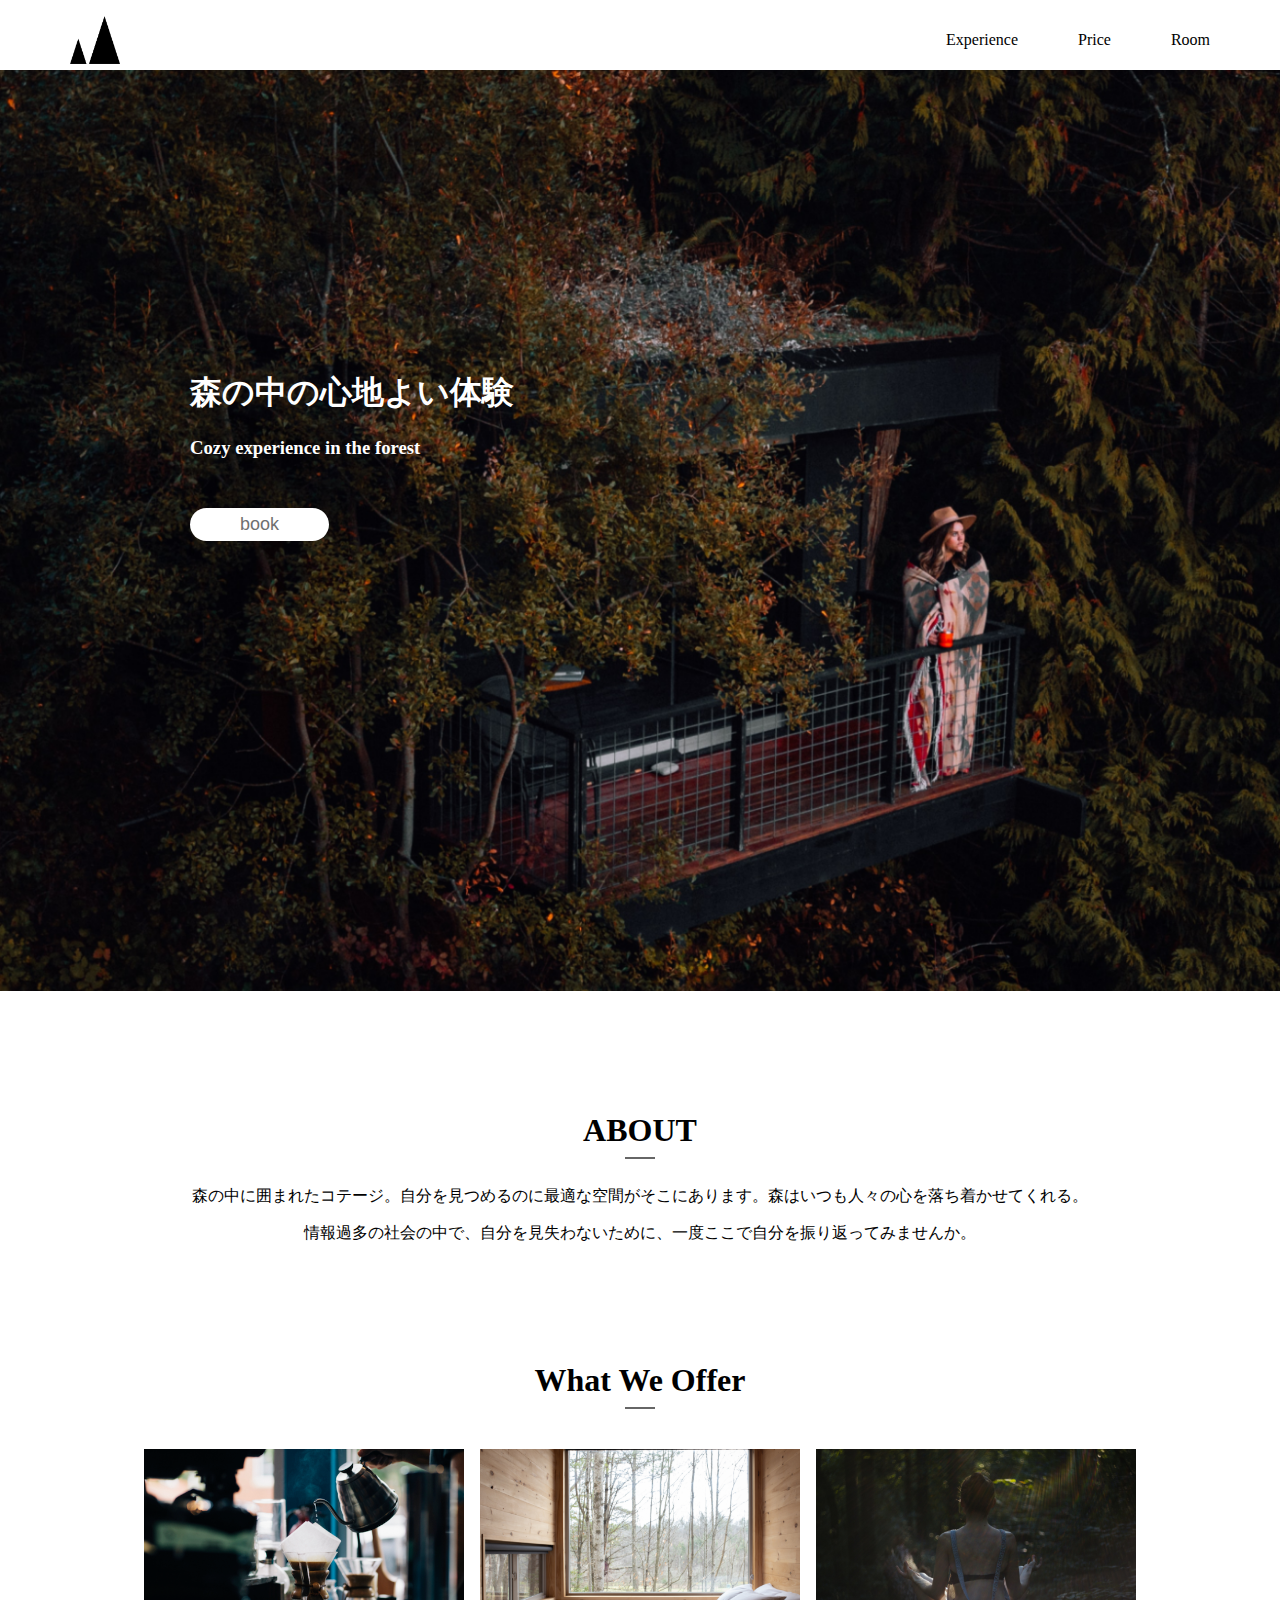
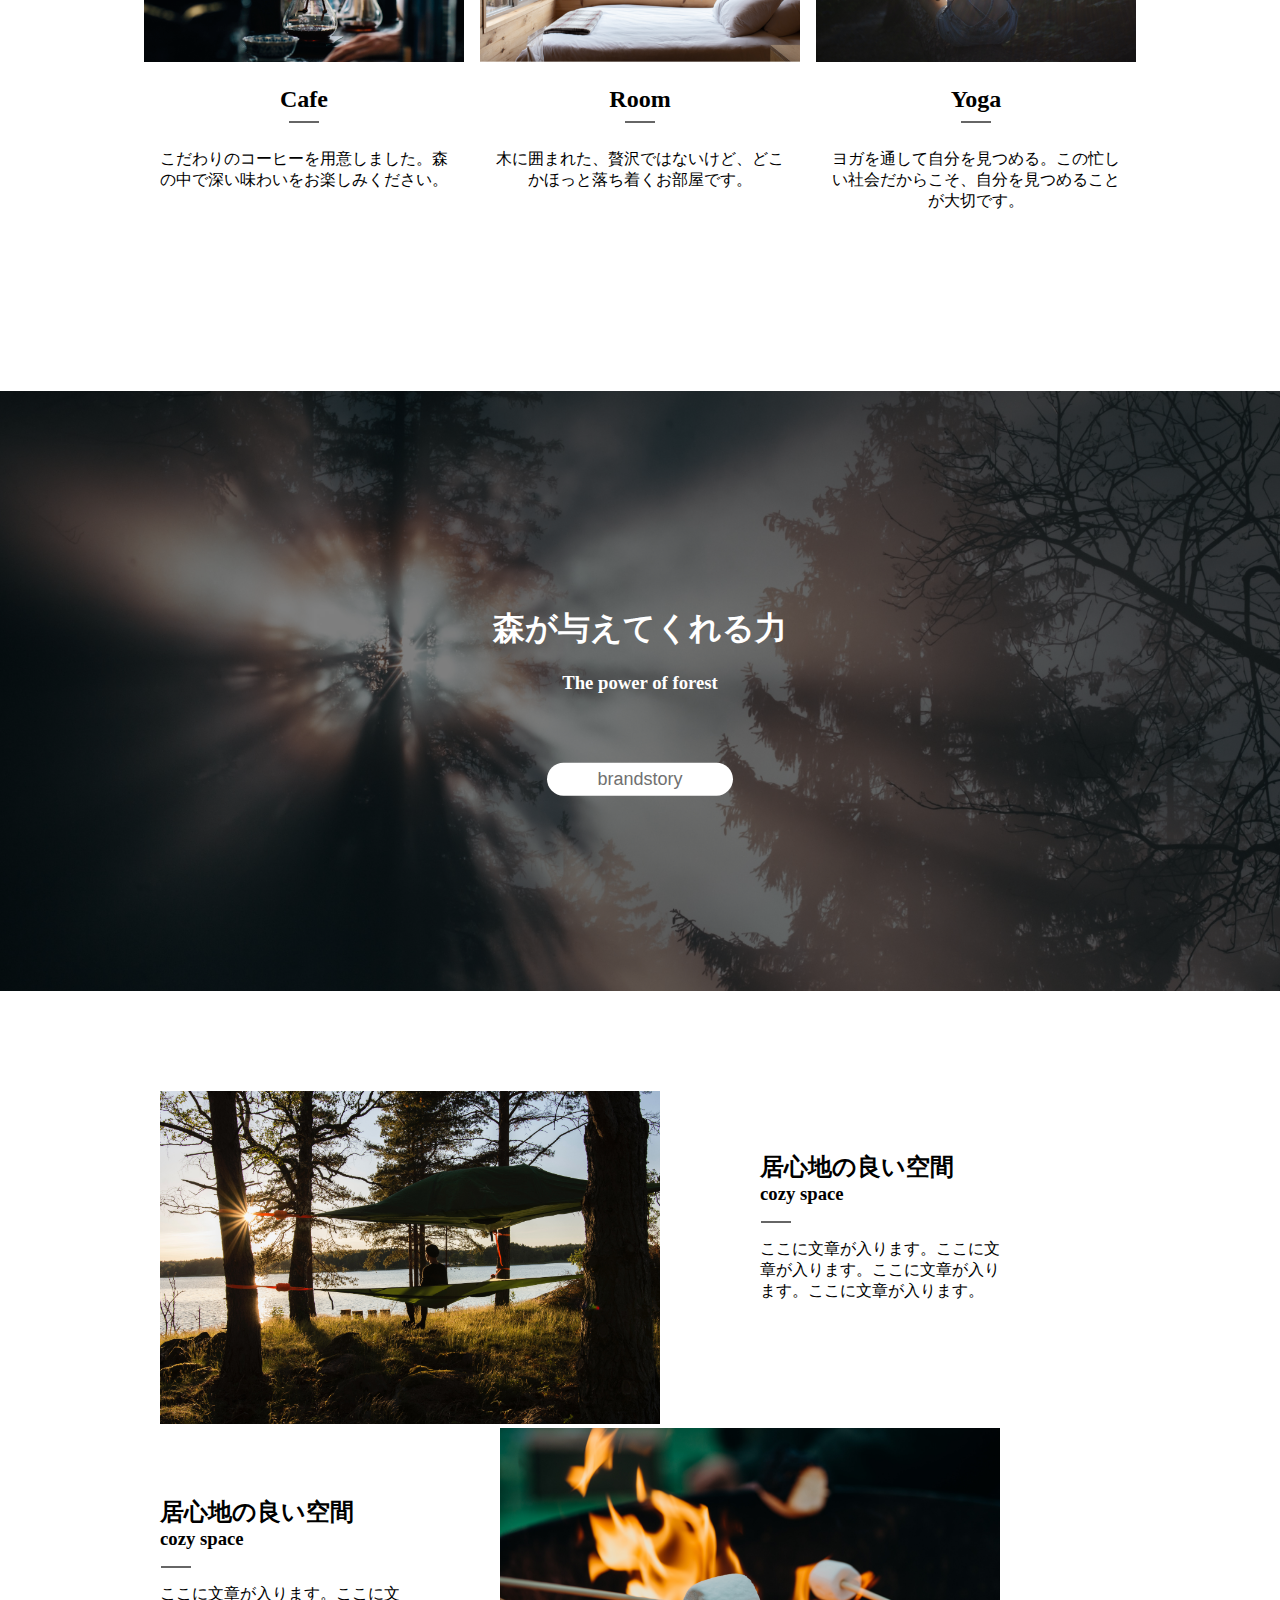
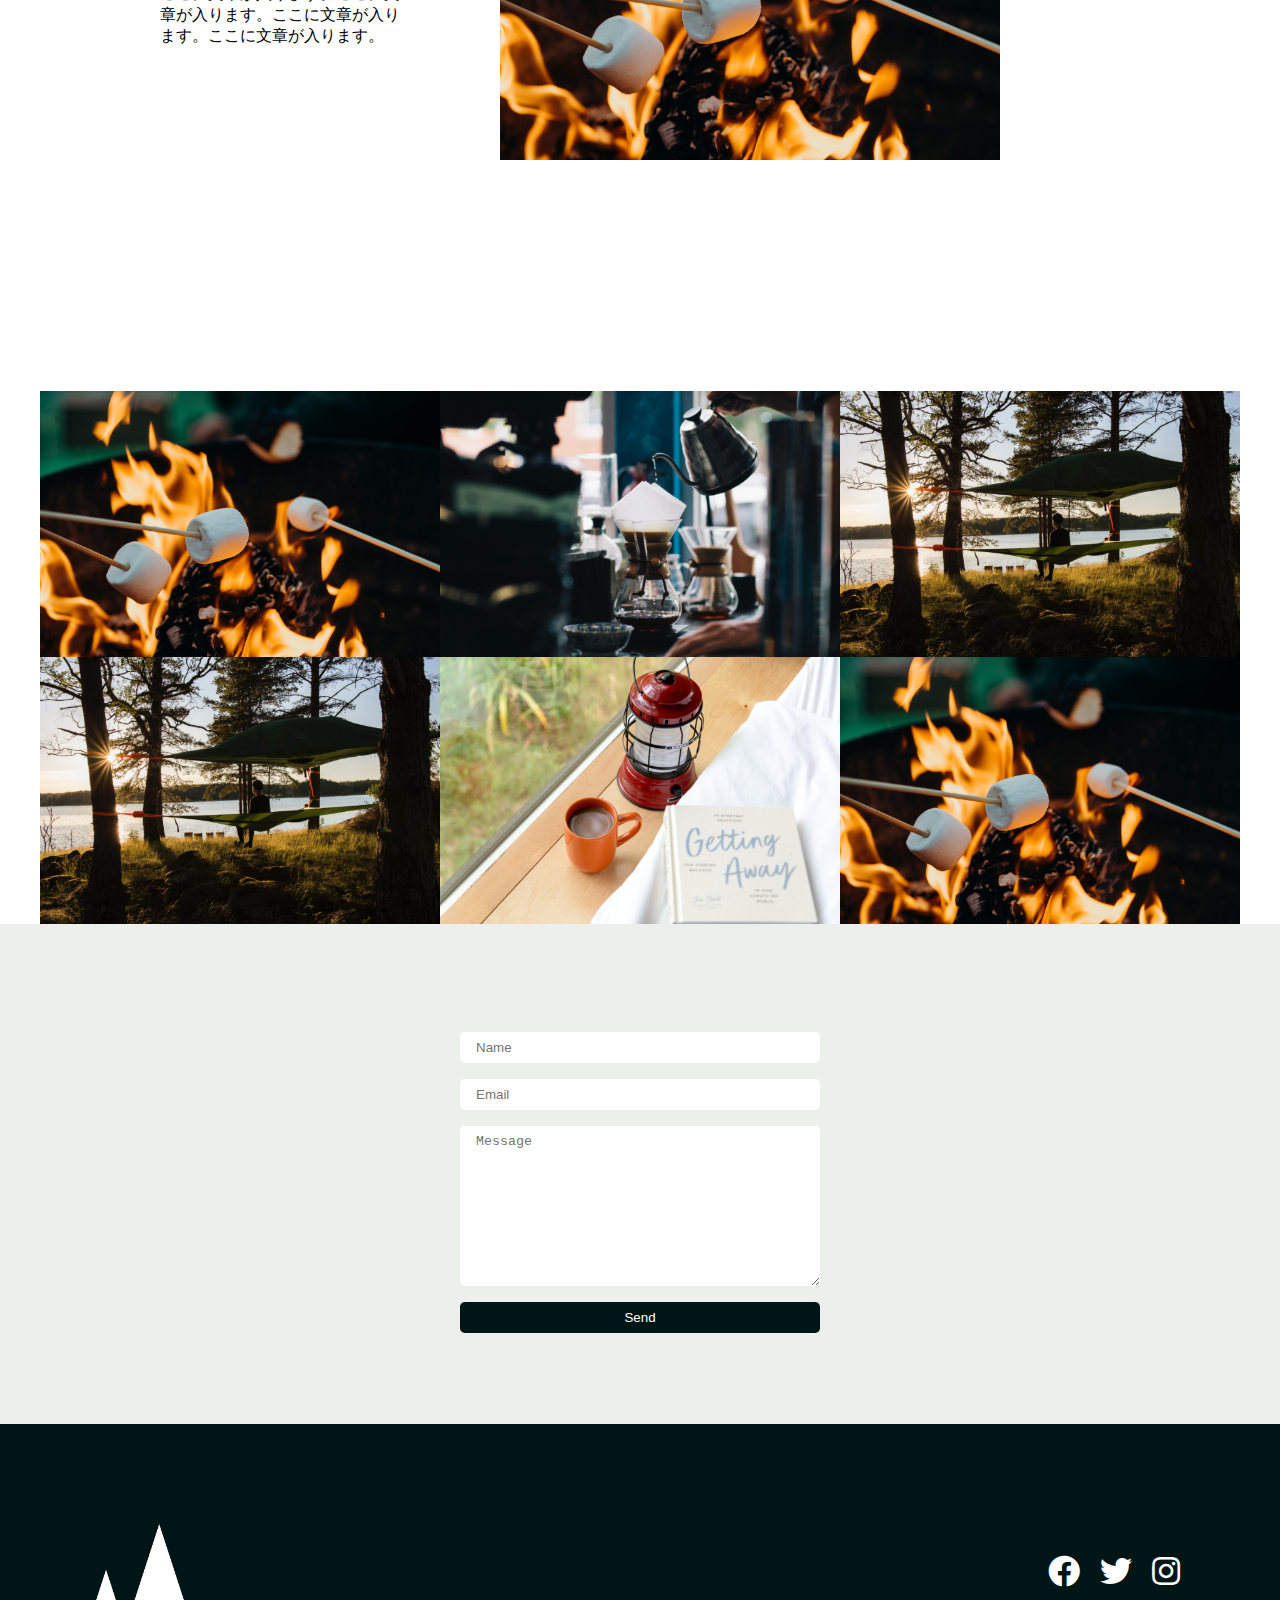
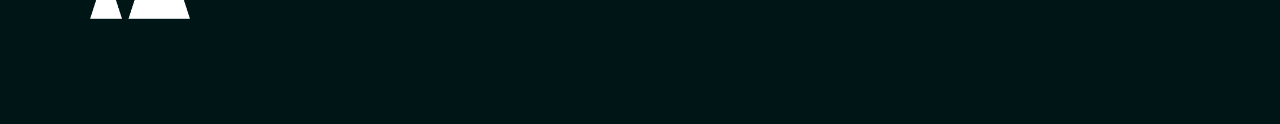
==== docs/index.html @ 9706ad98 "Add files via upload" ====
<!DOCTYPE html>
<html>
<head>
  <meta name="viewport" content="width=device-width, initial-scale=1.0">
  <title>森の中の体験</title>
  <meta charset="UTF-8">
  <link href="https://use.fontawesome.com/releases/v5.6.1/css/all.css" rel="stylesheet">
  <link rel="stylesheet" href="stylesheet.css">
  <link rel="stylesheet" href="responsive.css">
</head>
<body>


  <header>
    <div class="container">
      <div class="header-left">
        <a href="./forest.html">
          <img src="./photos/forest-black.png">
        </a>
      </div>

      <span class="fas fa-bars menu-icon"></span>

      <div class="header-right">
        <ul>
          <a href="./about.html"><li>Experience</li></a>
          <a href="./about.html"><li>Price</li></a>
          <a href="./about.html"><li>Room</li></a>
        </ul>
      </div>
    </div>
  </header>

  <div class="top-wrapper">
    <div class="container">
      <div class="main-title">
        <h1>森の中の心地よい体験</h1>
        <h3>Cozy experience in the forest</h3>
        <a href="./about.html" class="main-btn">book</a>
      </div>
    </div>
  </div>

  <div class="contents-wrapper">
    <div class="container">
      <h1>ABOUT</h1>
      <p>森の中に囲まれたコテージ。自分を見つめるのに最適な空間がそこにあります。森はいつも人々の心を落ち着かせてくれる。</p>
      <p>情報過多の社会の中で、自分を見失わないために、一度ここで自分を振り返ってみませんか。</p>
    </div>
  </div>

  <div class="offer-wrapper">
    <div class= "container">
    <h1>What We Offer</h1>
    <div class="offers">
      <div class="offer">
        <img src="./photos/cafe.png">
        <h2>Cafe</h2>
        <p>こだわりのコーヒーを用意しました。森の中で深い味わいをお楽しみください。</p>
      </div>
      <div class="offer">
        <img src="./photos/cozyroom.png">
        <h2>Room</h2>
        <p>木に囲まれた、贅沢ではないけど、どこかほっと落ち着くお部屋です。</p>
      </div>
      <div class="offer">
        <img src="./photos/yoga.png">
        <h2>Yoga</h2>
        <p>ヨガを通して自分を見つめる。この忙しい社会だからこそ、自分を見つめることが大切です。</p>
      </div>
    </div>
    </div>
  </div>

  <div class="brandstory-wrapper">
    <div class="container">
      <div class="black">
      <h1>森が与えてくれる力</h1>
      <h3>The power of forest</h3>
      <a href="./about.html" class="brandstory-btn">brandstory</a>
      </div>
    </div>
  </div>

  <div class="cozyspace2-wrapper">
    <div class="container">
      <div class="box">
        <div class="cozyspace1-img order1">
          <img src="./photos/cozyspace.png">
        </div>
        <div class="cozyspace1-message order2">
          <h2>居心地の良い空間</h2>
          <h3>cozy space</h3>
          <p>ここに文章が入ります。ここに文章が入ります。ここに文章が入ります。ここに文章が入ります。</p>
        </div>
        <div class="cozyspace2-message order4">
          <h2>居心地の良い空間</h2>
          <h3>cozy space</h3>
          <p>ここに文章が入ります。ここに文章が入ります。ここに文章が入ります。ここに文章が入ります。</p>
        </div>
        <div class="cozyspace2-img order3">
          <img src="./photos/cozyspace2.png">
        </div>
      </div>
   </div>
  </div>

 <div class="garally-wrapper">
   <div class="container">
     <div class="garally-container">
       <img src="./photos/garally1.png">
       <img src="./photos/garally2.png">
       <img src="./photos/garally3.png">
       <img src="./photos/garally4.png">
       <img src="./photos/garally5.png">
       <img src="./photos/garally6.png">
     </div>
   </div>
 </div>

 <div class="mail-wrapper">
   <div class="container">
     <div class="form-area"></div>
     <form action="">
       <input type="text" placeholder="Name" name="name" required>
       <input type="email" placeholder="Email" name="email" required>
       <textarea placeholder="Message" name="message" required></textarea>
      　<input type="submit" value="Send">
      </form>
     </div>
   </div>
 </div>

 <footer>
   <div class="container">
     <div class="footer-left">
       <a href="./forest.html">
         <img src="./photos/forest-white.png">
       </a>
     </div>
     <div class="footer-right">
       <ul class="sns-list">
       <li>
         <a href="#" class="sns facebook">
           <i class="fab fa-facebook fa-2x"></i>
         </a>
       </li>
       <li>
         <a href="#" class="sns twitter">
           <i class="fab fa-twitter fa-2x"></i>
         </a>
       </li>
       <li>
         <a href="#" class="sns instagram">
           <i class="fab fa-instagram fa-2x"></i>
         </a>
       </li>
      </ul>
     </div>
   </div>
 </footer>






</body>
</html>
---- docs/stylesheet.css ----
* {
  box-sizing: border-box;
}

body {
   margin: 0;
   padding: 0;
}

.container {
  max-width:1200px;
  width: 100%;
  margin: 0 auto;
  }



/* main  */
.top-wrapper{
  background-image: url("./photos/main.png");
  background-size: cover;
  padding:350px 0px 450px 0;
  background-position: right 60% bottom 0%;
  position: relative;
  color: white;
}

.top-wrapper::before{
  background-color: rgba(0,0,0,0);
  content: '';
  position: absolute;
  top: 0;
  right: 0;
  left: 0;
  bottom: 0;
}

.main-title{
  padding-left: 150px;
}

.main-title a{
  margin-top:30px;
}

.main-btn {
	background-color:#ffffff;
	border-radius:21px;
	display:inline-block;
	cursor:pointer;
	color:#707070;
	font-family:Arial;
	font-size:18px;
	padding:6px 50px;
	text-decoration:none;
}
.main-btn:hover {
	background-color:#ededed
  transition:0.5s;
  cursor: pointer;
}

.main-btn:active {
	position:relative;
	top:1px;
}

/* header  */
header{
  height:70px;
  background-color:white;
  position: fixed;
  width: 100%;
  z-index:1;
}

.header-left{
  margin: 0 0 30px 30px;
  float:left;
}

.header-left img{
  width:50px;
}

.menu-icon{
  float: right;
  font-size: 25px;
  padding: 21px 0;
  margin-right:30px;
  display:none;
}

.header-right ul{
  display: flex;
  justify-content: flex-end;
  align-items: center;
}

.header-right li{
  list-style:none;
  float:left;
  display: inline;
  padding:0 30px;
  margin-top:15px;
}

.header-right a{
  color:black;
}

/* ABOUT  */
.contents-wrapper{
  width:100%;
  height:250px;
  margin-top:100px;
  text-align:center;
}

.contents-wrapper h1{
  display: inline-block;
  position: relative;
}

.contents-wrapper h1:before {
  content: '';
  position: absolute;
  left: 50%;
  bottom: -10px; /*下線の上下位置調整*/
  display: inline-block;
  width: 30px; /*下線の幅*/
  height: 2px; /*下線の太さ*/
  -moz-transform: translateX(-50%);
  -webkit-transform: translateX(-50%);
  -ms-transform: translateX(-50%);
  transform: translate(-50%); /*位置調整*/
  background-color: #666666; /*下線の色*/
}

/* What we offer  */
.offer-wrapper{
  height:600px;
  text-align:center;
}

.offer-wrapper h1{
  display: inline-block;
  position: relative;
  margin-bottom: 50px;
}

.offer-wrapper h1:before {
  content: '';
  position: absolute;
  left: 50%;
  bottom: -10px; /*下線の上下位置調整*/
  display: inline-block;
  width: 30px; /*下線の幅*/
  height: 2px; /*下線の太さ*/
  -moz-transform: translateX(-50%);
  -webkit-transform: translateX(-50%);
  -ms-transform: translateX(-50%);
  transform: translate(-50%); /*位置調整*/
  background-color: #666666; /*下線の色*/
}

.offers{
  display: flex;
  flex-direction: row;
  justify-content: center;
}

.offer{
  width:28%;

}
.offer img{
  width:95%;
}

.offer h2{
  display: inline-block;
  position: relative;
}

.offer p{
  padding:0 20px;
}

.offer h2:before {
  content: '';
  position: absolute;
  left: 50%;
  bottom: -10px; /*下線の上下位置調整*/
  display: inline-block;
  width: 30px; /*下線の幅*/
  height: 2px; /*下線の太さ*/
  -moz-transform: translateX(-50%);
  -webkit-transform: translateX(-50%);
  -ms-transform: translateX(-50%);
  transform: translate(-50%); /*位置調整*/
  background-color: #666666; /*下線の色*/
}

/* Brand Story  */
.brandstory-wrapper{
  height:600px;
  background-image: url("./photos/brandstory.png");
  background-size: cover;

  background-position: right 60% bottom 0%;
  position: relative;
  color: white;
  text-align:center;
  margin-top:50px;
}

.brandstory-wrapper::before{
  background-color: rgba(0,0,0,0.5);
  content: '';
  position: absolute;
  top: 0;
  right: 0;
  left: 0;
  bottom: 0;
}

.black{
 position:absolute;
 top: 50%;
 left: 50%;
 -webkit-transform: translate(-50%,-50%);
 -ms-transform: translate(-50%,-50%);
 transform: translate(-50%,-50%);
}

.brandstory-btn {
	background-color:#ffffff;
	border-radius:21px;
	display:inline-block;
	cursor:pointer;
	color:#707070;
	font-family:Arial;
	font-size:18px;
	padding:6px 50px;
	text-decoration:none;
  margin-top:50px;
}

.brandstory-btn:hover {
	background-color:#ededed
  transition:0.5s;
  cursor: pointer;
}

.brandstory-btn:active {
	position:relative;
	top:1px;
}


/* Cozy Space  */

.cozyspace1-img,.cozyspace1-message{
  display: inline-block;
  vertical-align:middle;
}

.cozyspace1-img img{
  width:400px;
}

.cozyspace1-message{
  margin:40px 0 0 100px;
  width:25%;
}

.cozyspace1-message h2{
  margin-bottom:0px;
}

.cozyspace1-message h3{
  margin-top:0px;
  display: inline-block;
  position: relative;
}

.cozyspace1-message h3:before {
  content: '';
  position: absolute;
  left: 19%;
  bottom: -18px; /*下線の上下位置調整*/
  display: inline-block;
  width: 30px; /*下線の幅*/
  height: 2px; /*下線の太さ*/
  -moz-transform: translateX(-50%);
  -webkit-transform: translateX(-50%);
  -ms-transform: translateX(-50%);
  transform: translate(-50%); /*位置調整*/
  background-color: #666666; /*下線の色*/
}

/* Cozy Space  */
.cozyspace2-wrapper{
  margin-top:100px;
  height:800px;
}

.box{
 display: flex;
 flex-wrap: wrap;
 margin:0 10% 0 10%;
}


.cozyspace2-wrapper img{
  width:500px;
}

.cozyspace2-message{

  margin-top:5%;
  width:25%;
}

.cozyspace2-img{
  margin-left:100px;
}

.cozyspace2-message h2{
  margin-bottom:0px;
}

.cozyspace2-message h3{
  margin-top:0px;
  display: inline-block;
  position: relative;
}

.cozyspace2-message h3{
  margin-top:0px;
  display: inline-block;
  position: relative;
}

.cozyspace2-message h3:before {
  content: '';
  position: absolute;
  left: 19%;
  bottom: -18px; /*下線の上下位置調整*/
  display: inline-block;
  width: 30px; /*下線の幅*/
  height: 2px; /*下線の太さ*/
  -moz-transform: translateX(-50%);
  -webkit-transform: translateX(-50%);
  -ms-transform: translateX(-50%);
  transform: translate(-50%); /*位置調整*/
  background-color: #666666; /*下線の色*/
}

/* Garally  */
.garally-wrapper{
  height:auto;
  margin-top:100px;
}

.garally-container{
  display: flex;
	flex-wrap: wrap;
  width:100%;
}

.garally-container img{
  width:33.3333%;
}

/* Contact form */
.mail-wrapper{
  height:500px;
  text-align:center;
  background-color:#edefed;
}

.mail-wrapper h1{
  margin-top:150px;
}

.form-area{
  padding-top:100px;

}

form {
  width: 30%;
  min-width: 9rem;
  margin: 0 auto;
}

input, textarea {
  float: left;
  width: 100%;
  max-width: 100%;
  border: none;
  margin: 0.5rem 0;
  padding: 0.5rem 1rem;
  border-radius: 0.3rem;
  background: darken(#f9f9f9, 10%);

  &.error {
    background: $red;
    color: #fff;
    &::placeholder {
      color: darken($red, 60%);
    }
  }
}

input[type=submit]{
background-color:#001616;
color: white;
width:100%;
}

textarea {
  height: 10rem;
}


/* Footer  */
footer{
  height:300px;
  background-color:#001616;
   overflow: hidden;
}

footer img{
  width:100px;
}

.footer-left{
  float:left;
  margin-top: 100px;
  margin-left:50px;
}

.footer-right{
  padding-top:115px;
  display: flex;
  justify-content: flex-end;
  margin-right:50px;
}

.footer-right li{
  float:left;
  list-style: none;
  padding:0 10px;

}

.sns{
  color: white;
}


/* about page  */
.about-wrapper{
  height:300px;
}

.explain-wrapper{
  height:300px;
  margin-left:100px;
}
.explain-wrapper h1{
  margin-top:100px;
}



.about-btn {
	background-color:#001616;
	border-radius:21px;
	display:inline-block;
	cursor:pointer;
	color:white;
	font-family:Arial;
	font-size:18px;
	padding:6px 50px;
	text-decoration:none;
  margin-top:30px;
}
.about-btn:hover {
	background-color:#ededed
  transition:0.5s;
  cursor: pointer;
}

.about-btn:active {
	position:relative;
	top:1px;
}
---- docs/responsive.css ----
@media all and (max-width: 1000px) {
  .top-wrapper{
    background-position: right 40% bottom 0%;
  }


/* What we offer  */
  .offer-wrapper{
    height:auto;
  }

  .offers{
    display: flex;
    flex-wrap: wrap;
  }

  .offer{
    width:50%;
  }

  .offer img{
    width:90%;
  }

/* Cozy Space  */
.cozyspace2-wrapper{
  height:auto;
}

.cozyspace1-img,.cozyspace1-message{
  display: inline-block;
  vertical-align:middle;
}

.cozyspace1-img{

}

.cozyspace1-img img{
  width:400px;
}

.cozyspace1-message{
  margin:40px 0 0 100px;
  width:25%;
}

.cozyspace1-message h2{
  margin-bottom:0px;
}

.cozyspace1-message h3{
  margin-top:0px;
  display: inline-block;
  position: relative;
}

.cozyspace1-message h3:before {
  content: '';
  position: absolute;
  left: 19%;
  bottom: -18px; /*下線の上下位置調整*/
  display: inline-block;
  width: 30px; /*下線の幅*/
  height: 2px; /*下線の太さ*/
  -moz-transform: translateX(-50%);
  -webkit-transform: translateX(-50%);
  -ms-transform: translateX(-50%);
  transform: translate(-50%); /*位置調整*/
  background-color: #666666; /*下線の色*/
}

/* Cozy Space  */

.cozyspace1-img img{
  width:350px;
}

.cozyspace1-message{
  margin:0 0 0 80px;
  width:30%;
}

.cozyspace1-message h2{
  margin-bottom:0px;
}

.cozyspace1-message h3{
  margin-top:0px;
  display: inline-block;
  position: relative;
}

.box{
 display: flex;
 flex-wrap: wrap;
 margin:0 3% 0 3%;
}

.cozyspace2-wrapper img{
  width:350px;
}

.cozyspace2-message{
  width:30%;
  margin:0;
}

.cozyspace2-img{
  margin-left:80px;
}


}



@media all and (max-width: 650px) {

/* 共通  */

  body{
    width:100%;
  }

  header{
    width:100%;
  }

  p {
    font-size:14px;
  }



/* header  */
  .header-left{
    margin:15px 0 20px 30px;
  }

  .header-left img{
    width:40px;
  }

  .header-right{
    display:none;
  }

  .menu-icon{
  display:block;
}


/* main  */
  .top-wrapper{
    background-position: right 40% bottom 0%;
    padding: 250px 0px 500px 30px;
  }

  .main-title{
    padding:0;
    margin:0 0 100px 0;
  }

  .main-title h1{
    font-size:25px;
  }

/* About  */
  .contents-wrapper{
    margin-top:50px;
    padding:0 20px 0 20px;
  }

  .contents-wrapper p{
    font-size: 14px;
  }

/* What we offer  */
  .offer-wrapper{
    margin-top:50px;
  }

  .offers{
    display:block;
  }

  .offer{
    width:100%;
  }

  .offer p{
    margin-bottom:30px;
  }

  .offer img{
    width:100%;
  }

/* Brand Story */
  .brandstory-wrapper{
    background-position: right 60% bottom 0%;

  }

  .brandstory-wrapper h1{
    margin-top:180px;
  }

/* Cozy space */

  .cozyspace1-message{
    margin:0;
    width:100%;
    padding:0 20px 50px 20px;
  }

  .cozyspace1-img{
    margin: 0;
  }

  .cozyspace1-img img{
    width:100%;
  }

  .cozyspace2-wrapper{
    height: auto;
    margin-top: 100px;
    display:block;
  }

  .cozyspace2-message{
    margin: 0;
    padding:0 20px;
    width:100%;
  }

  .cozyspace2-img{
    margin: 0;
  }

  .cozyspace2-img img{
    width:100%;
  }

  .box{
    flex-direction: column;
  }

  .order1 {
    order: 1;
  }
  .order2 {
    order: 2;
  }
  .order3 {
    order: 3;
  }
  .order4 {
    order: 4;
  }


/* Garally */
.garally-container img{
  width:50%;
}


/* Contact form */
input, textarea {
  float: left;
  width: 100%;
  max-width: 100%;
  border: none;
  margin: 0.5rem 0;
  padding: 0.5rem 1rem;
  border-radius: 0.3rem;
  background: darken(#f9f9f9, 10%);

  &.error {
    background: $red;
    color: #fff;
    &::placeholder {
      color: darken($red, 60%);
    }
  }
}

/* footer */
footer{

}

footer img{
  width:60px;
}

.footer-left{
  margin-left:40px;
}

.footer-right{
  padding-top:105px;
  margin-right:30px;
}

/* About page */

.about-wrapper{
  height:150px;
}

.explain-wrapper{
  height:auto;
  margin-left:0;
  padding:0 20px;
}

.explain-wrapper p{
  font-size:16px;
}



}
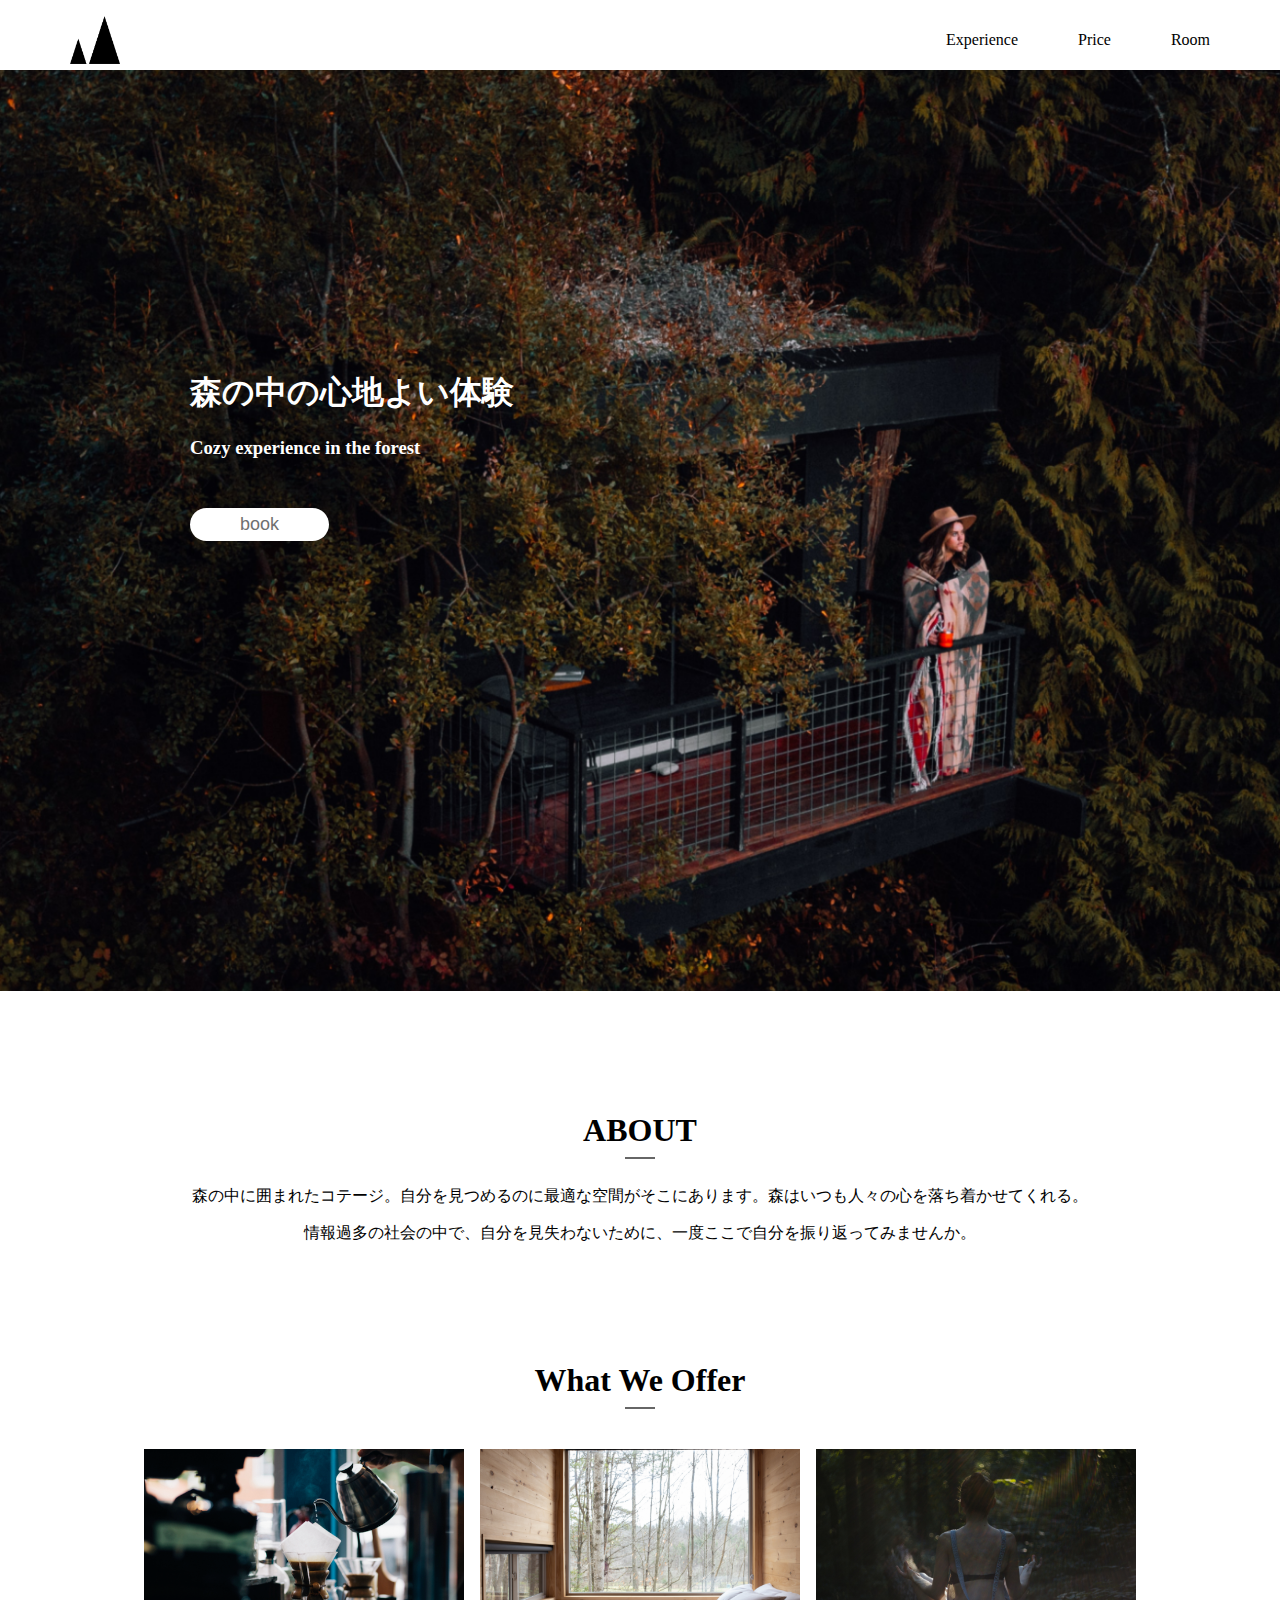
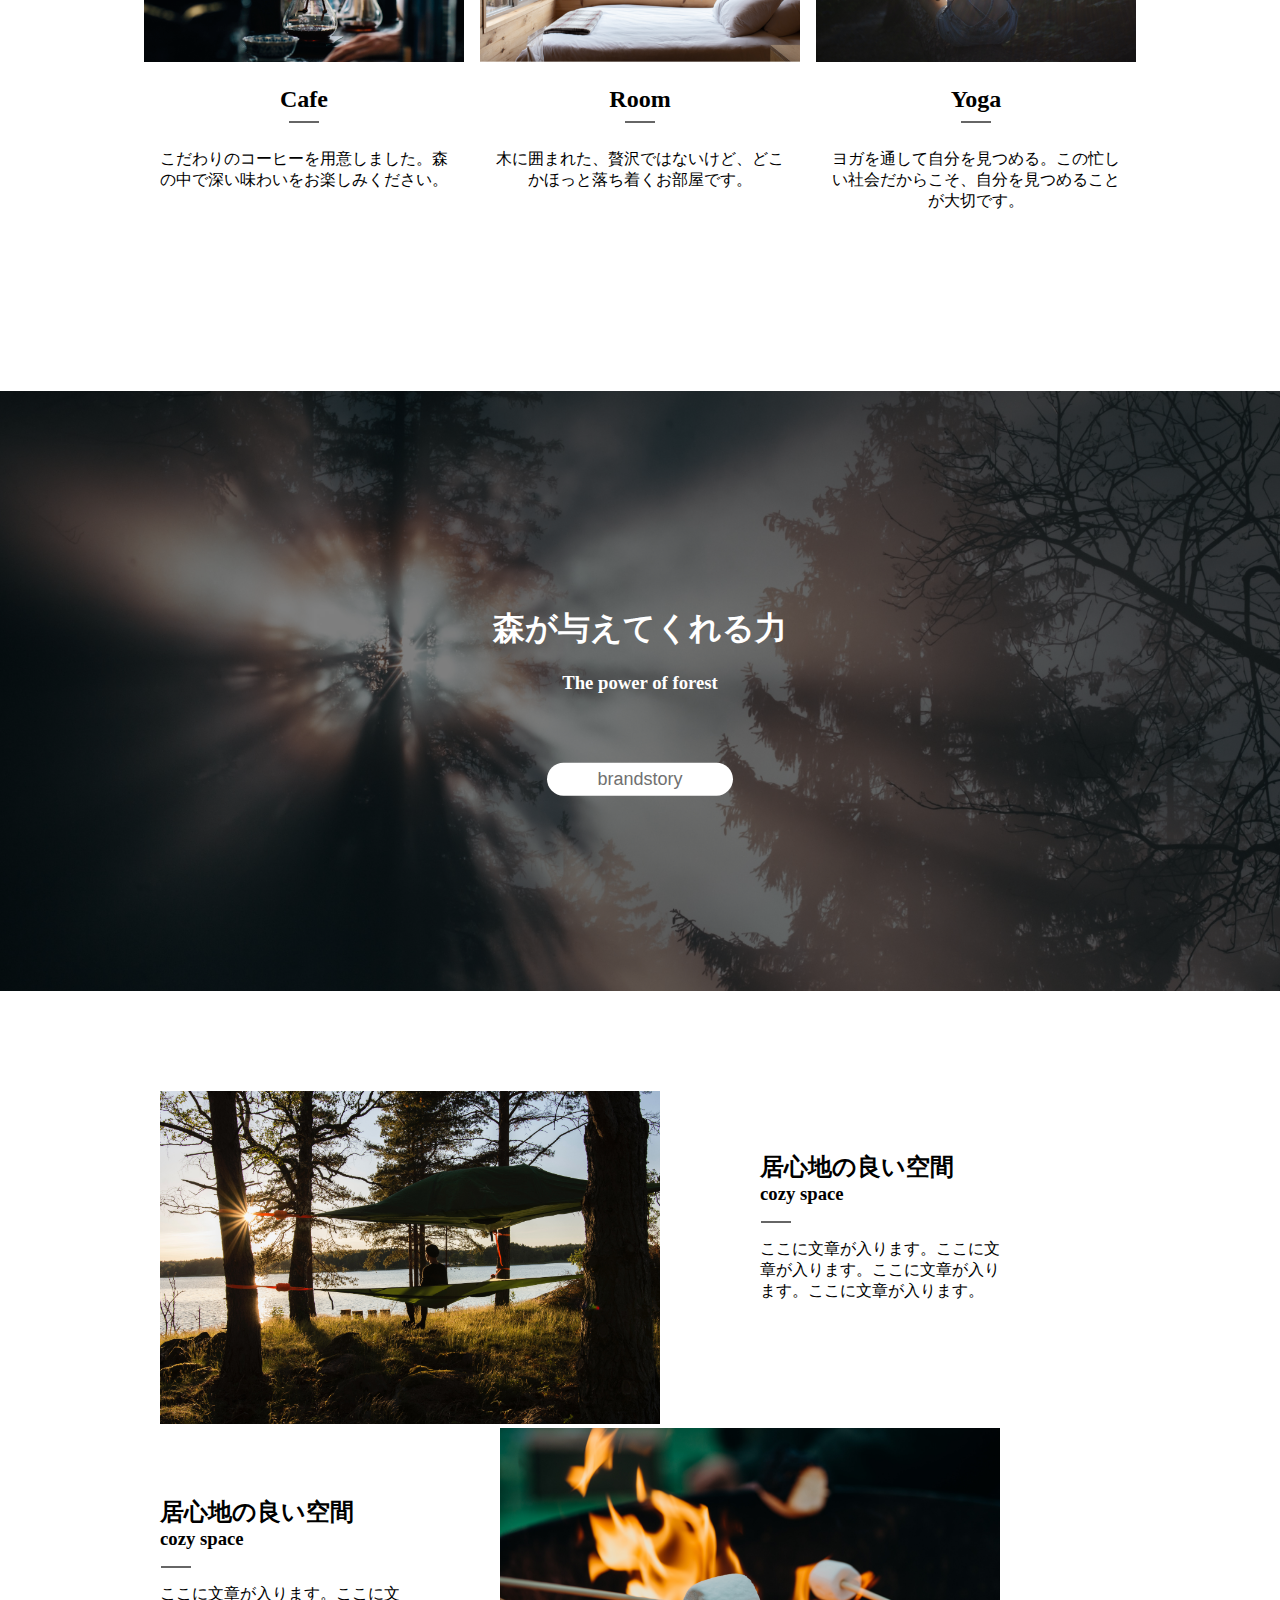
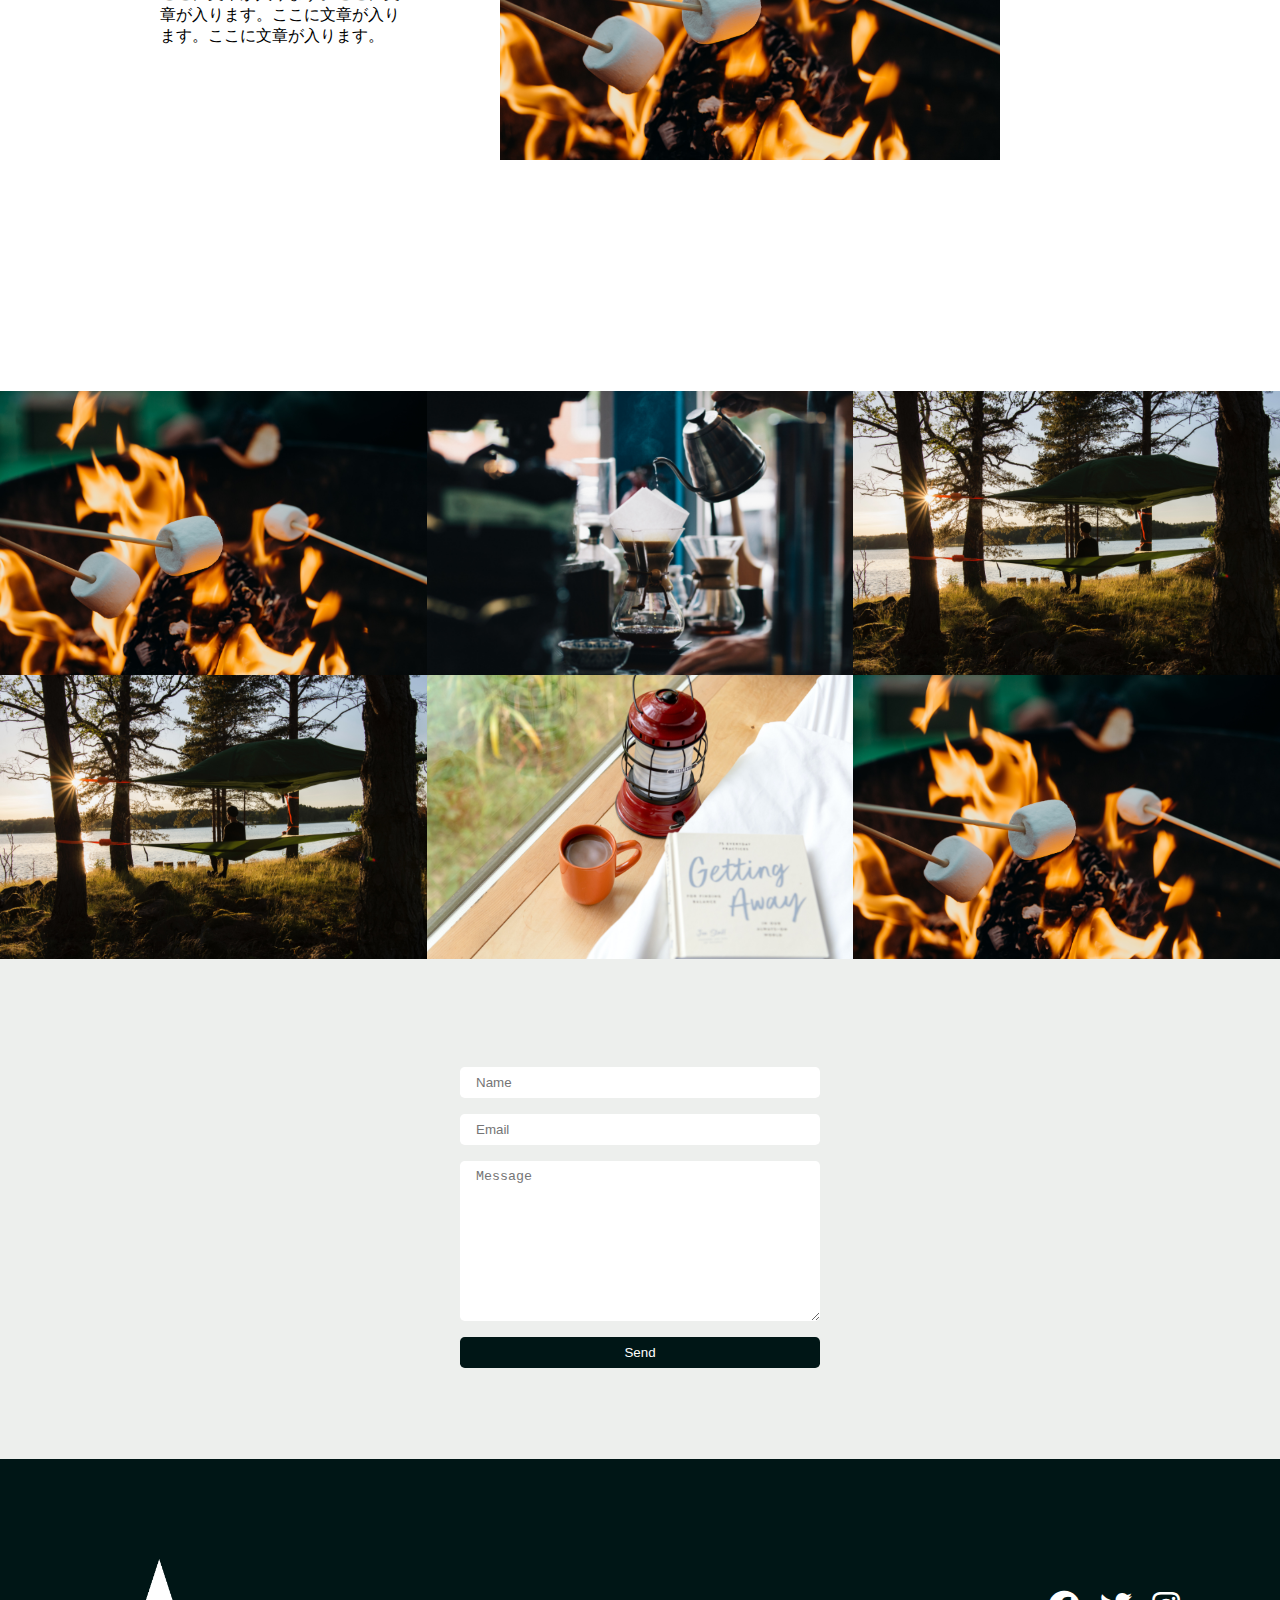
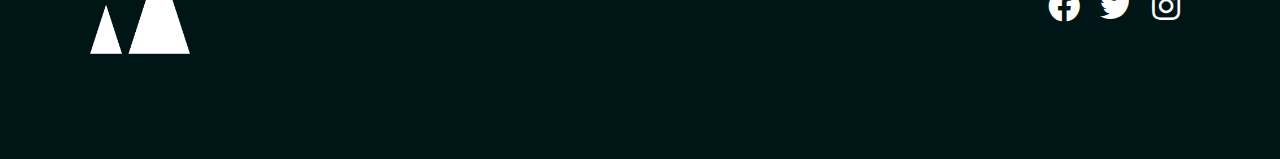
==== commit 6dd206b7: "Update index.html" ====
--- a/docs/index.html
+++ b/docs/index.html
@@ -14,7 +14,7 @@
   <header>
     <div class="container">
       <div class="header-left">
-        <a href="./forest.html">
+        <a href="./index.html">
           <img src="./photos/forest-black.png">
         </a>
       </div>
@@ -106,7 +106,6 @@
   </div>
 
  <div class="garally-wrapper">
-   <div class="container">
      <div class="garally-container">
        <img src="./photos/garally1.png">
        <img src="./photos/garally2.png">
@@ -115,7 +114,6 @@
        <img src="./photos/garally5.png">
        <img src="./photos/garally6.png">
      </div>
-   </div>
  </div>
 
  <div class="mail-wrapper">
@@ -134,7 +132,7 @@
  <footer>
    <div class="container">
      <div class="footer-left">
-       <a href="./forest.html">
+       <a href="#">
          <img src="./photos/forest-white.png">
        </a>
      </div>
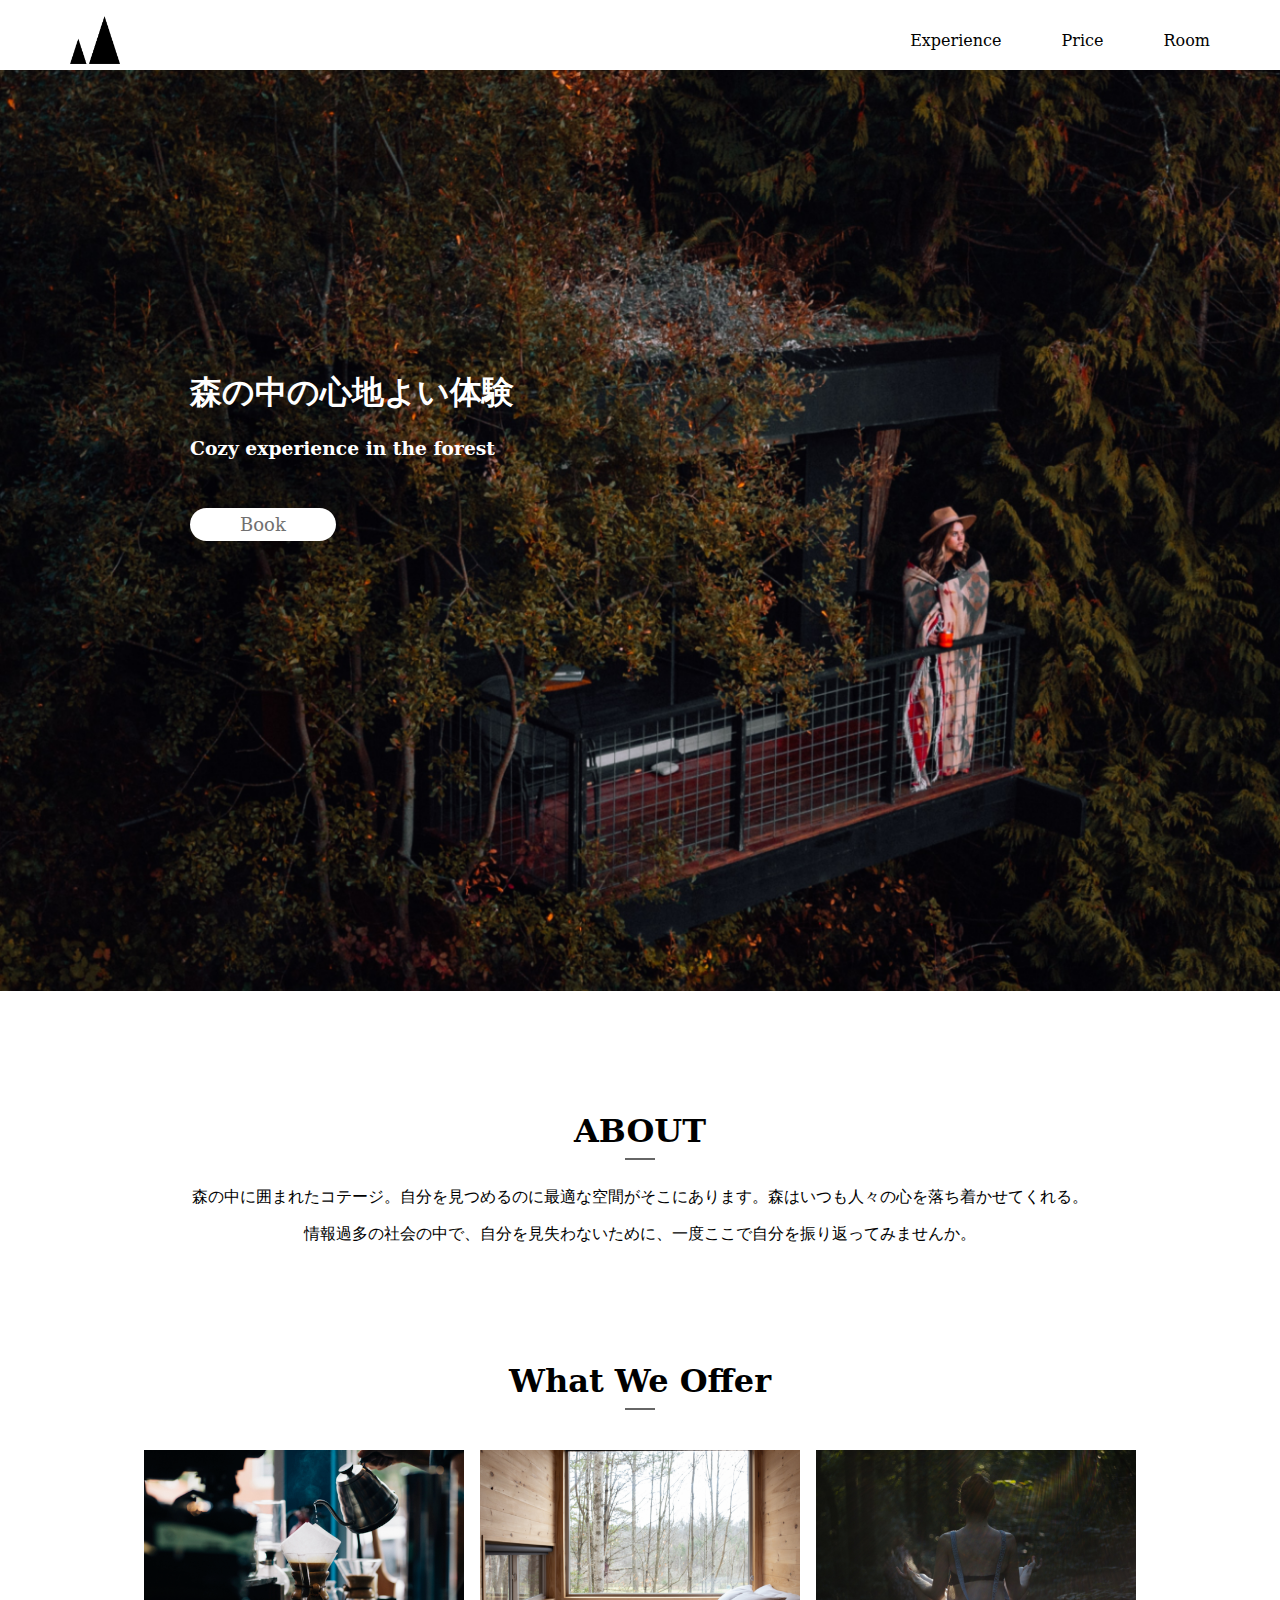
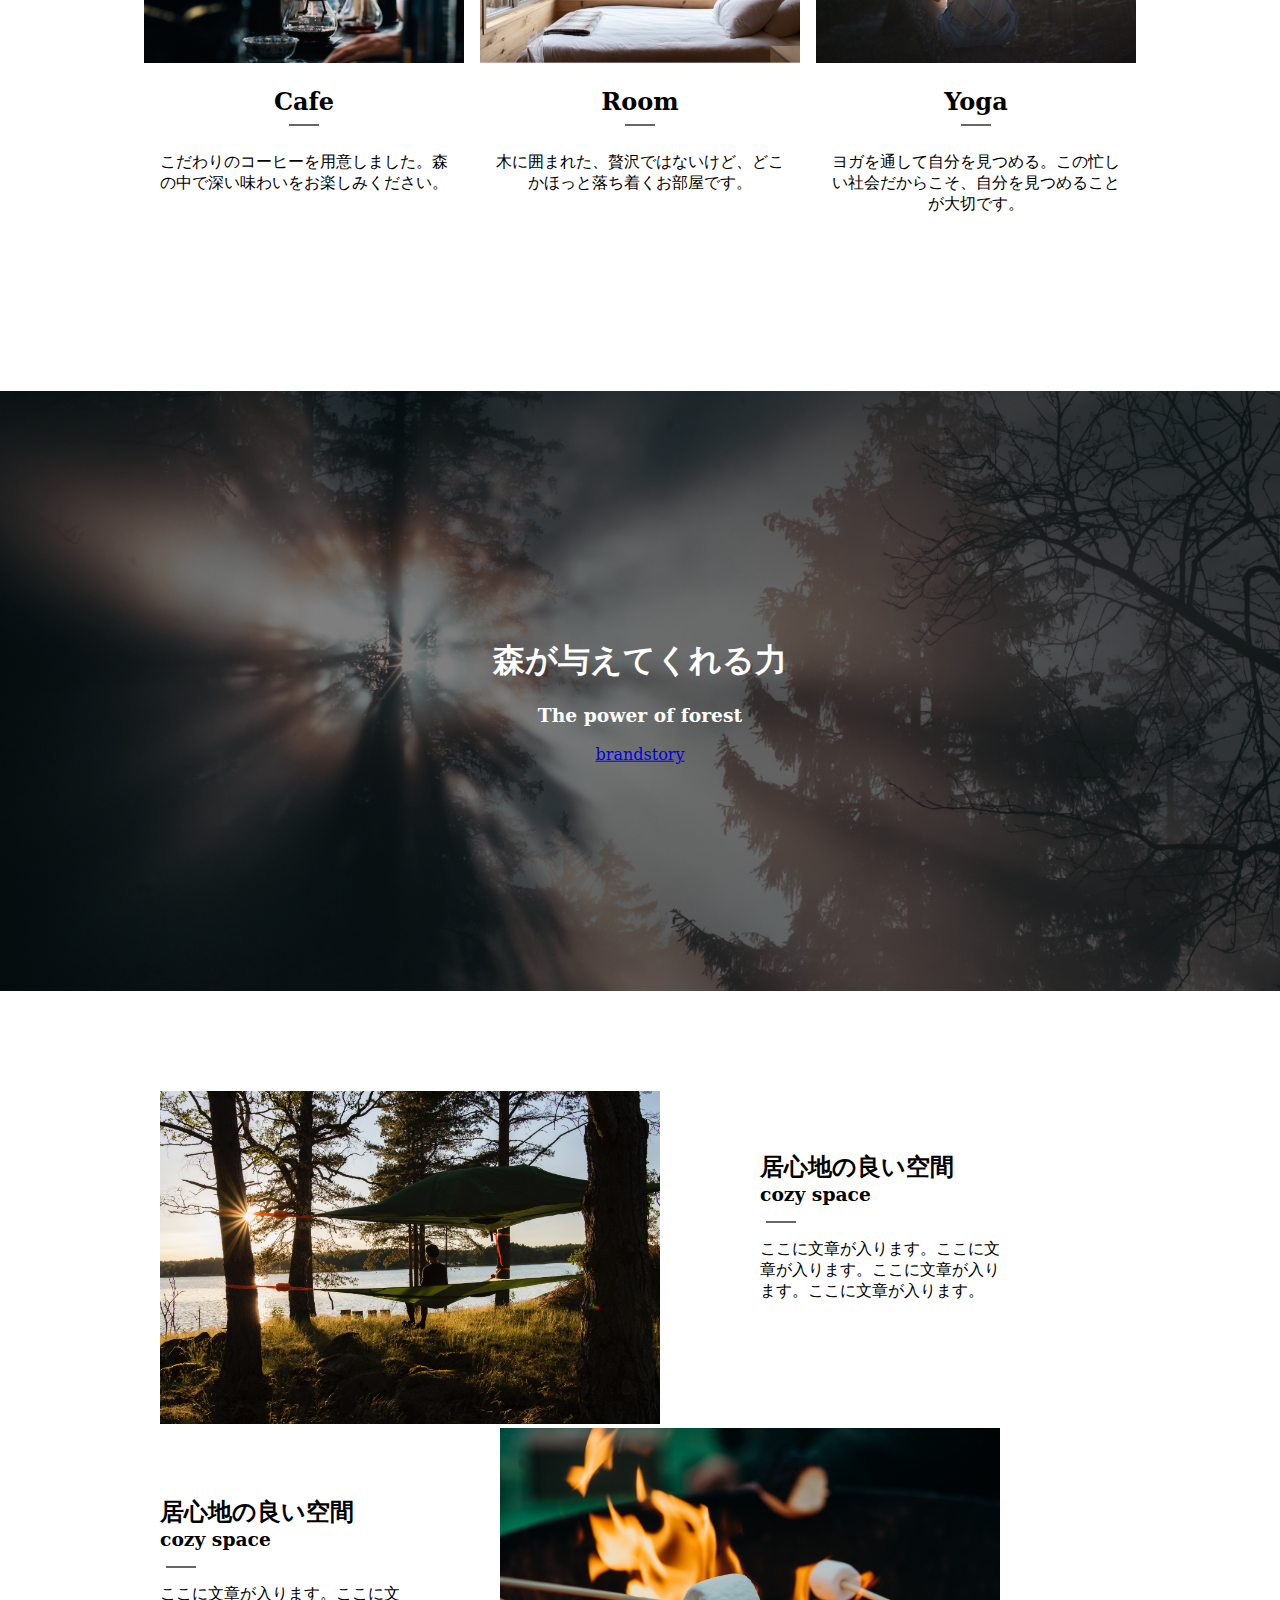
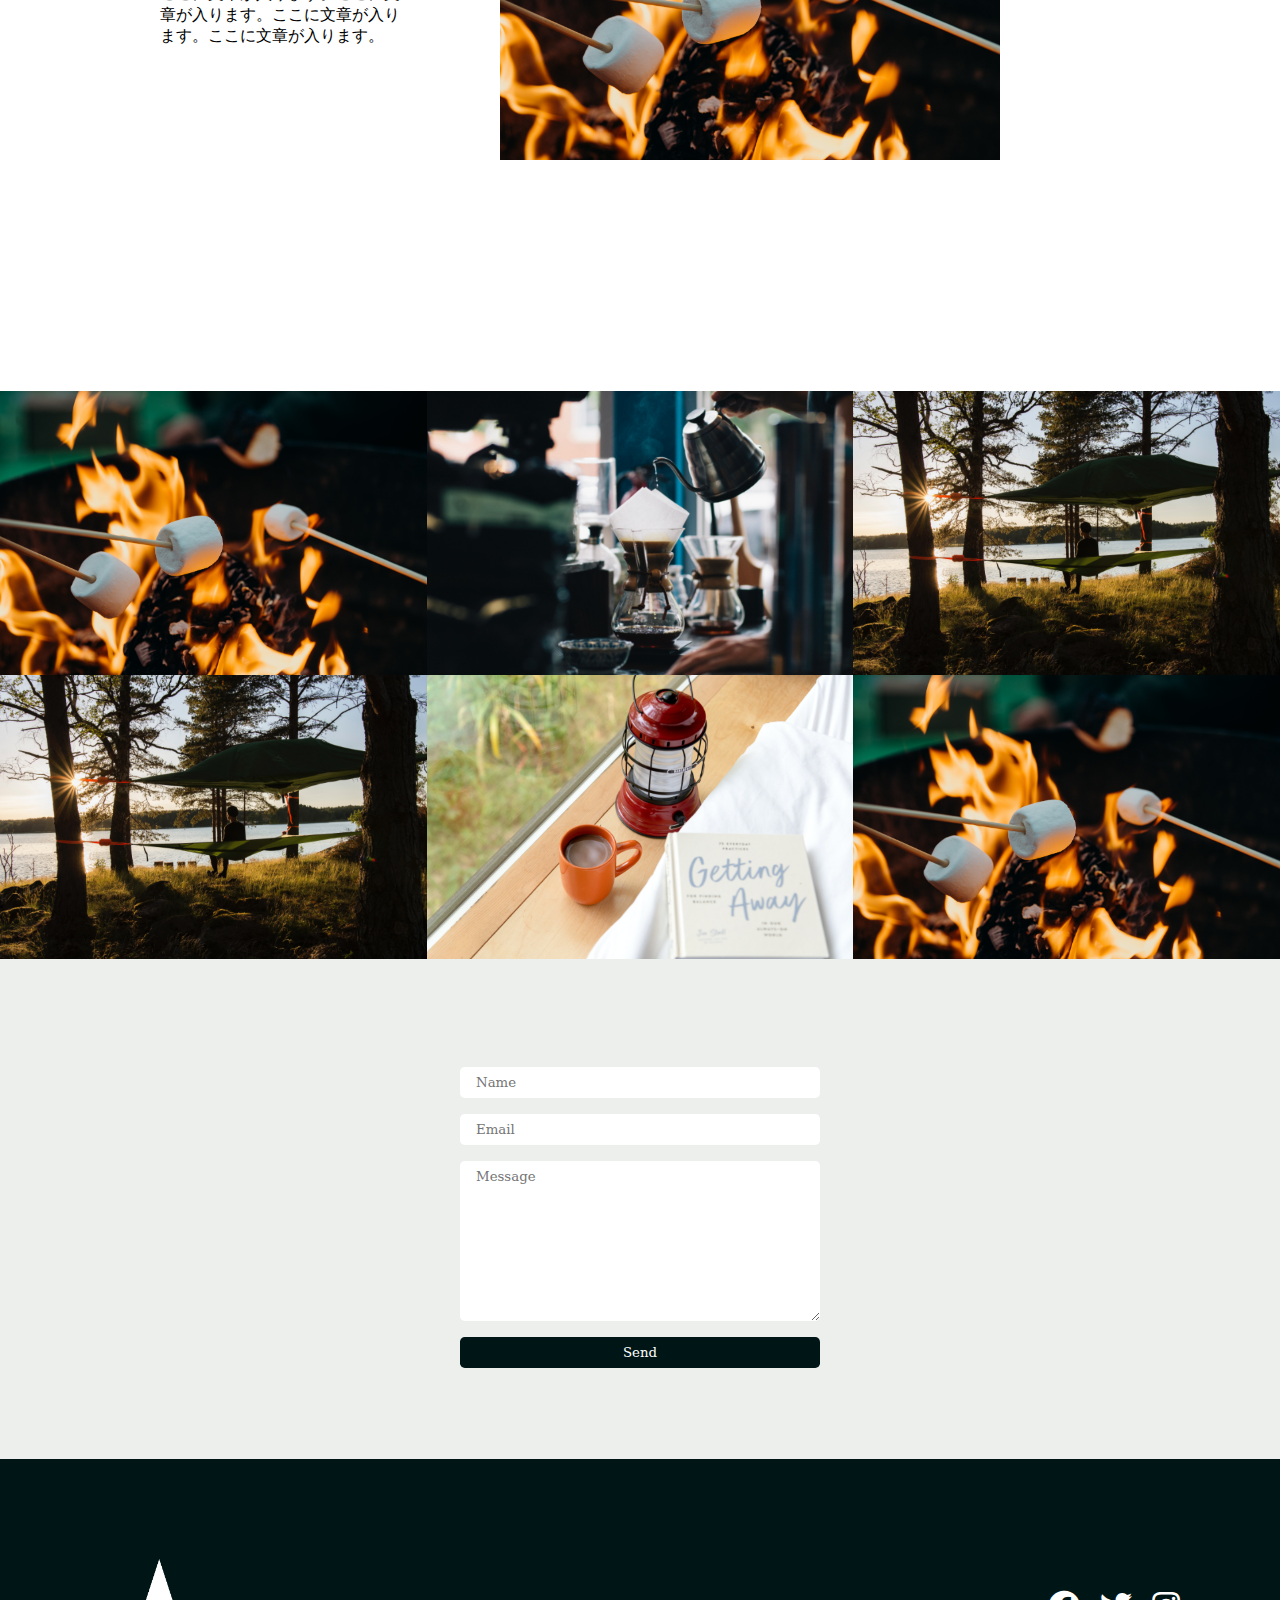
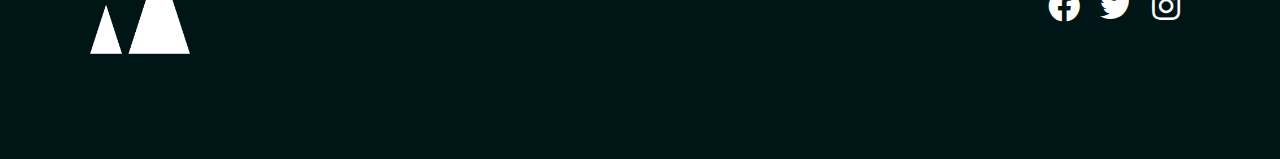
==== commit 2db443c3: "Update index.html" ====
--- a/docs/index.html
+++ b/docs/index.html
@@ -36,7 +36,7 @@
       <div class="main-title">
         <h1>森の中の心地よい体験</h1>
         <h3>Cozy experience in the forest</h3>
-        <a href="./about.html" class="main-btn">book</a>
+        <a href="./about.html" class="main-btn">Book</a>
       </div>
     </div>
   </div>
@@ -77,7 +77,7 @@
       <div class="black">
       <h1>森が与えてくれる力</h1>
       <h3>The power of forest</h3>
-      <a href="./about.html" class="brandstory-btn">brandstory</a>
+      <a href="./about.html" class="Brandstory-btn">brandstory</a>
       </div>
     </div>
   </div>
--- a/docs/stylesheet.css
+++ b/docs/stylesheet.css
@@ -1,5 +1,6 @@
 * {
   box-sizing: border-box;
+  font-family: "serif" ;
 }
 
 body {
@@ -49,7 +50,6 @@
 	display:inline-block;
 	cursor:pointer;
 	color:#707070;
-	font-family:Arial;
 	font-size:18px;
 	padding:6px 50px;
 	text-decoration:none;
@@ -240,7 +240,6 @@
 	display:inline-block;
 	cursor:pointer;
 	color:#707070;
-	font-family:Arial;
 	font-size:18px;
 	padding:6px 50px;
 	text-decoration:none;
@@ -483,7 +482,6 @@
 	display:inline-block;
 	cursor:pointer;
 	color:white;
-	font-family:Arial;
 	font-size:18px;
 	padding:6px 50px;
 	text-decoration:none;
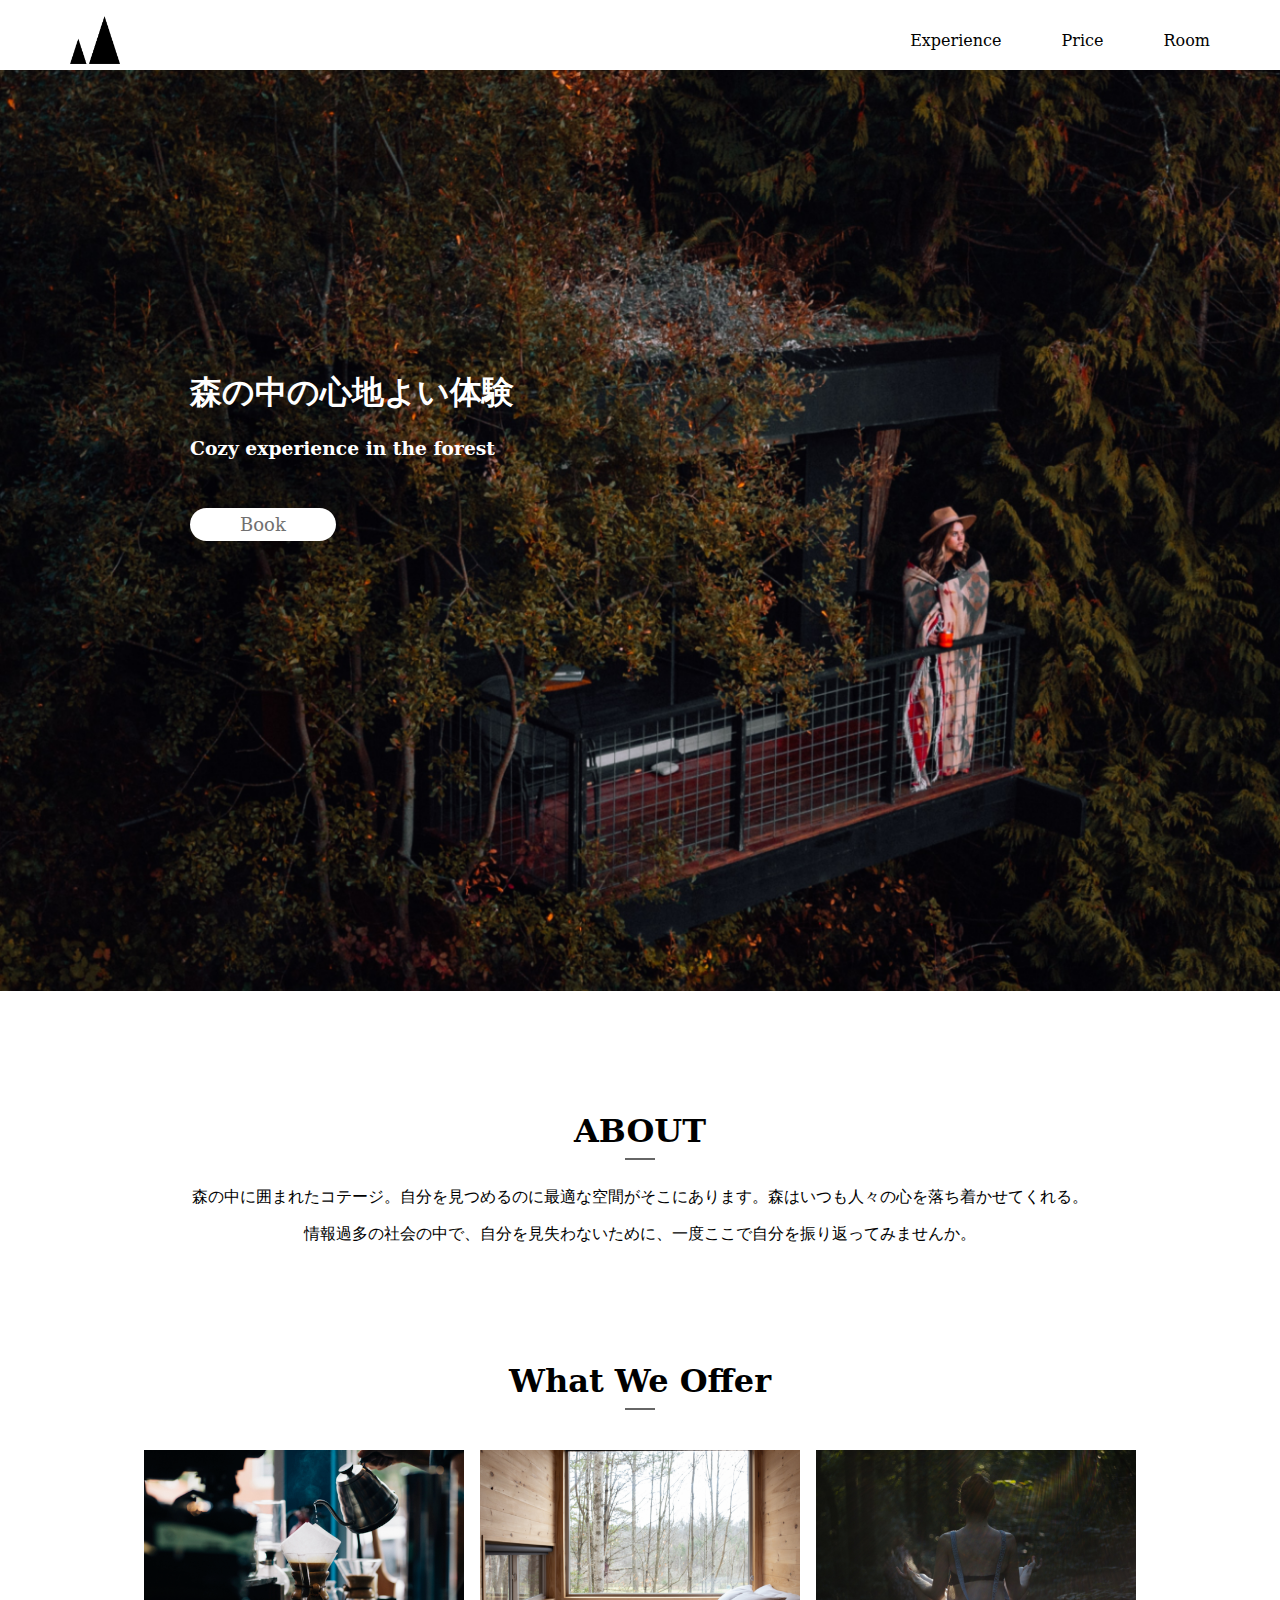
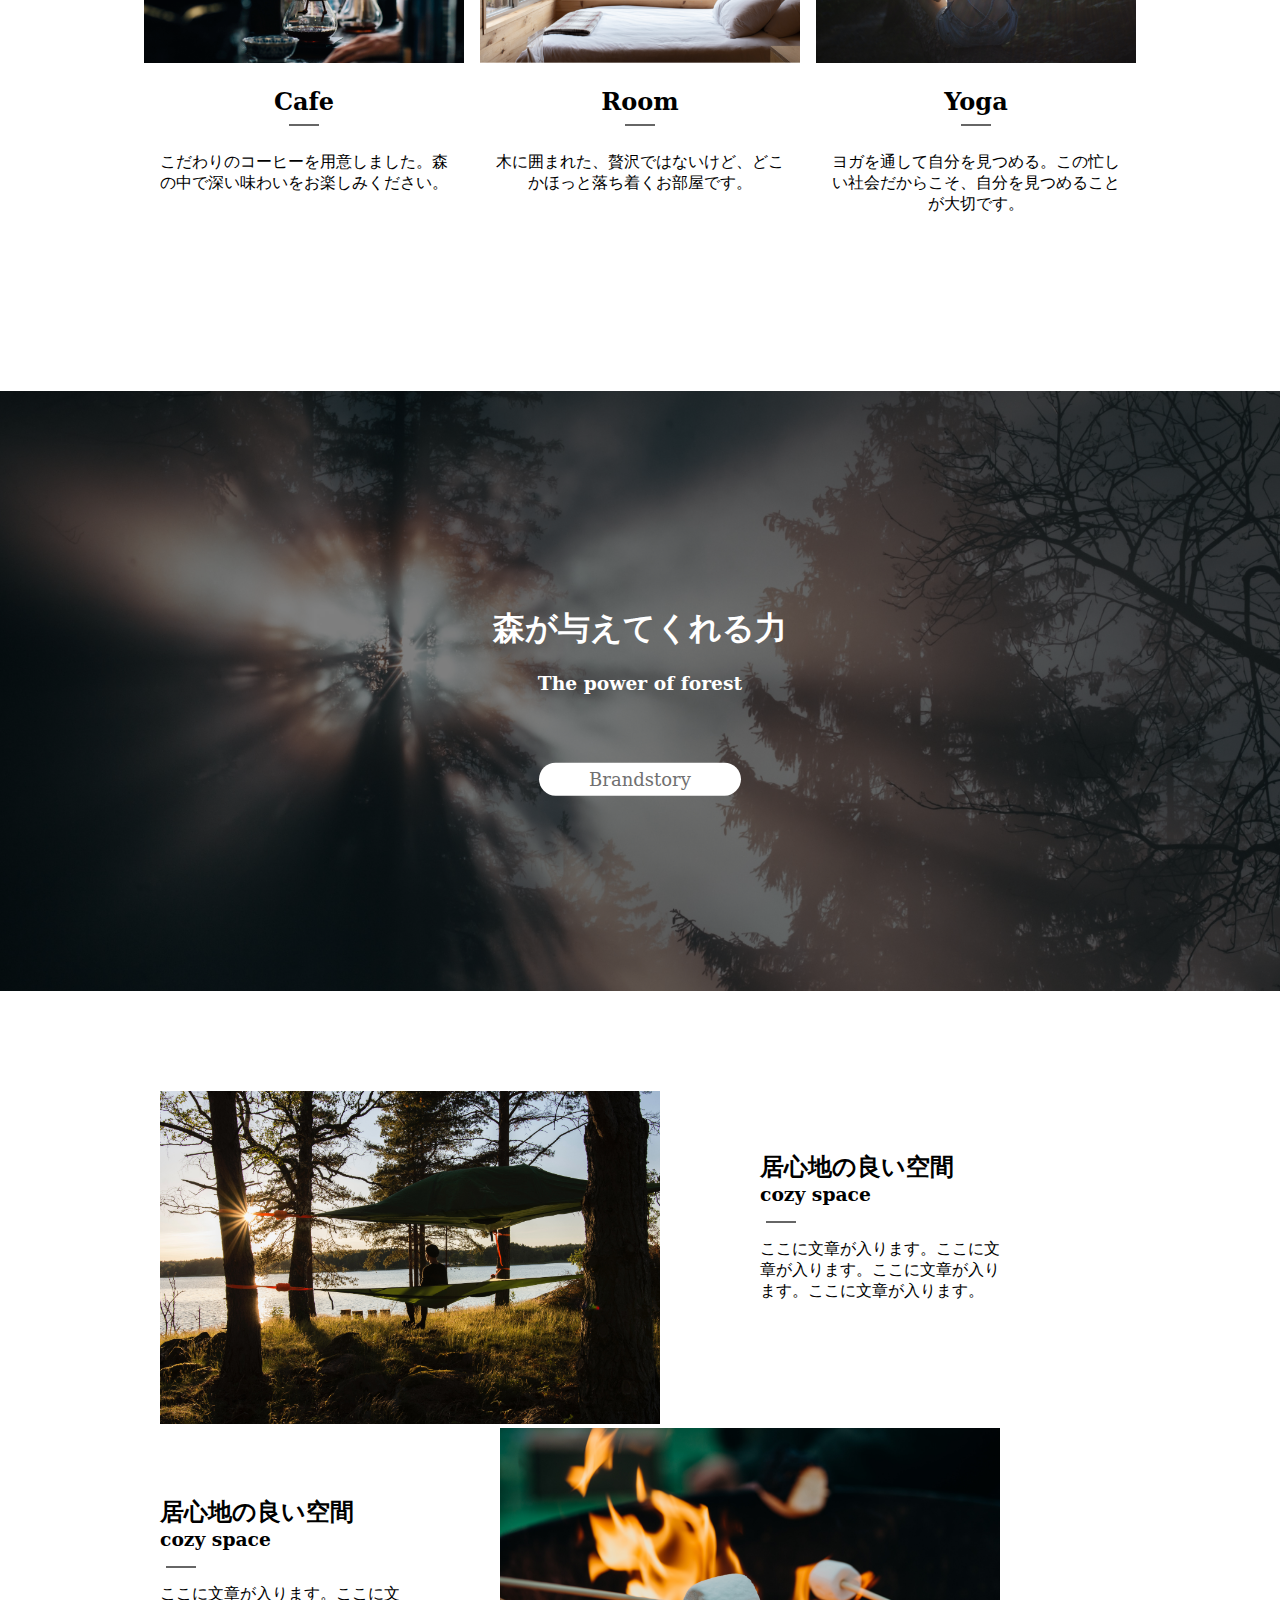
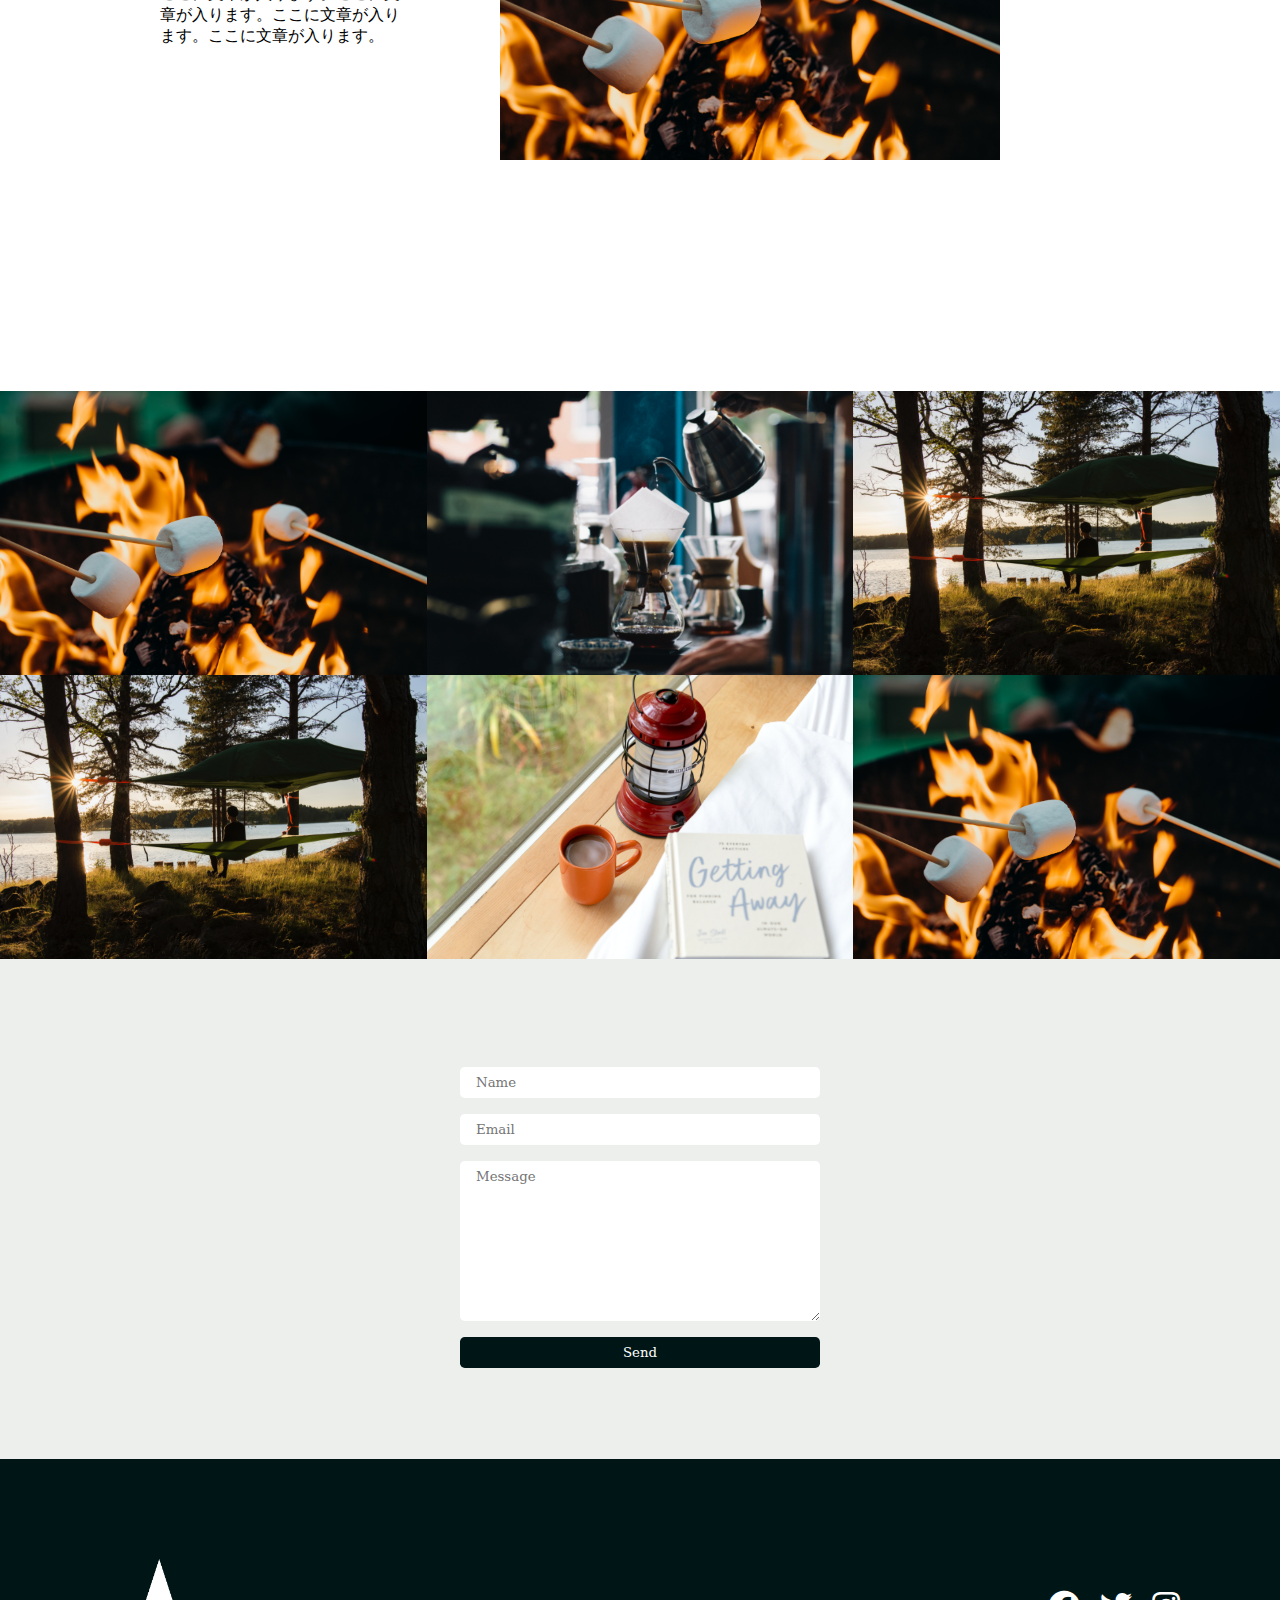
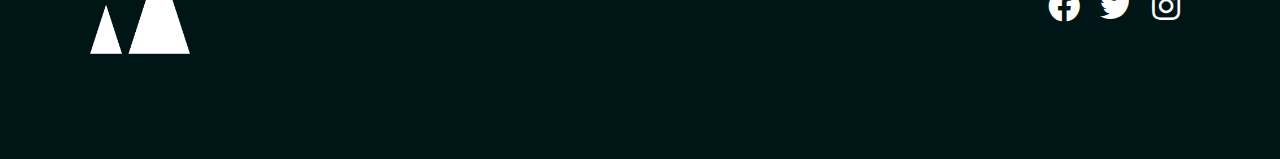
==== commit 71fc883b: "Update index.html" ====
--- a/docs/index.html
+++ b/docs/index.html
@@ -77,7 +77,7 @@
       <div class="black">
       <h1>森が与えてくれる力</h1>
       <h3>The power of forest</h3>
-      <a href="./about.html" class="Brandstory-btn">brandstory</a>
+      <a href="./about.html" class="brandstory-btn">Brandstory</a>
       </div>
     </div>
   </div>
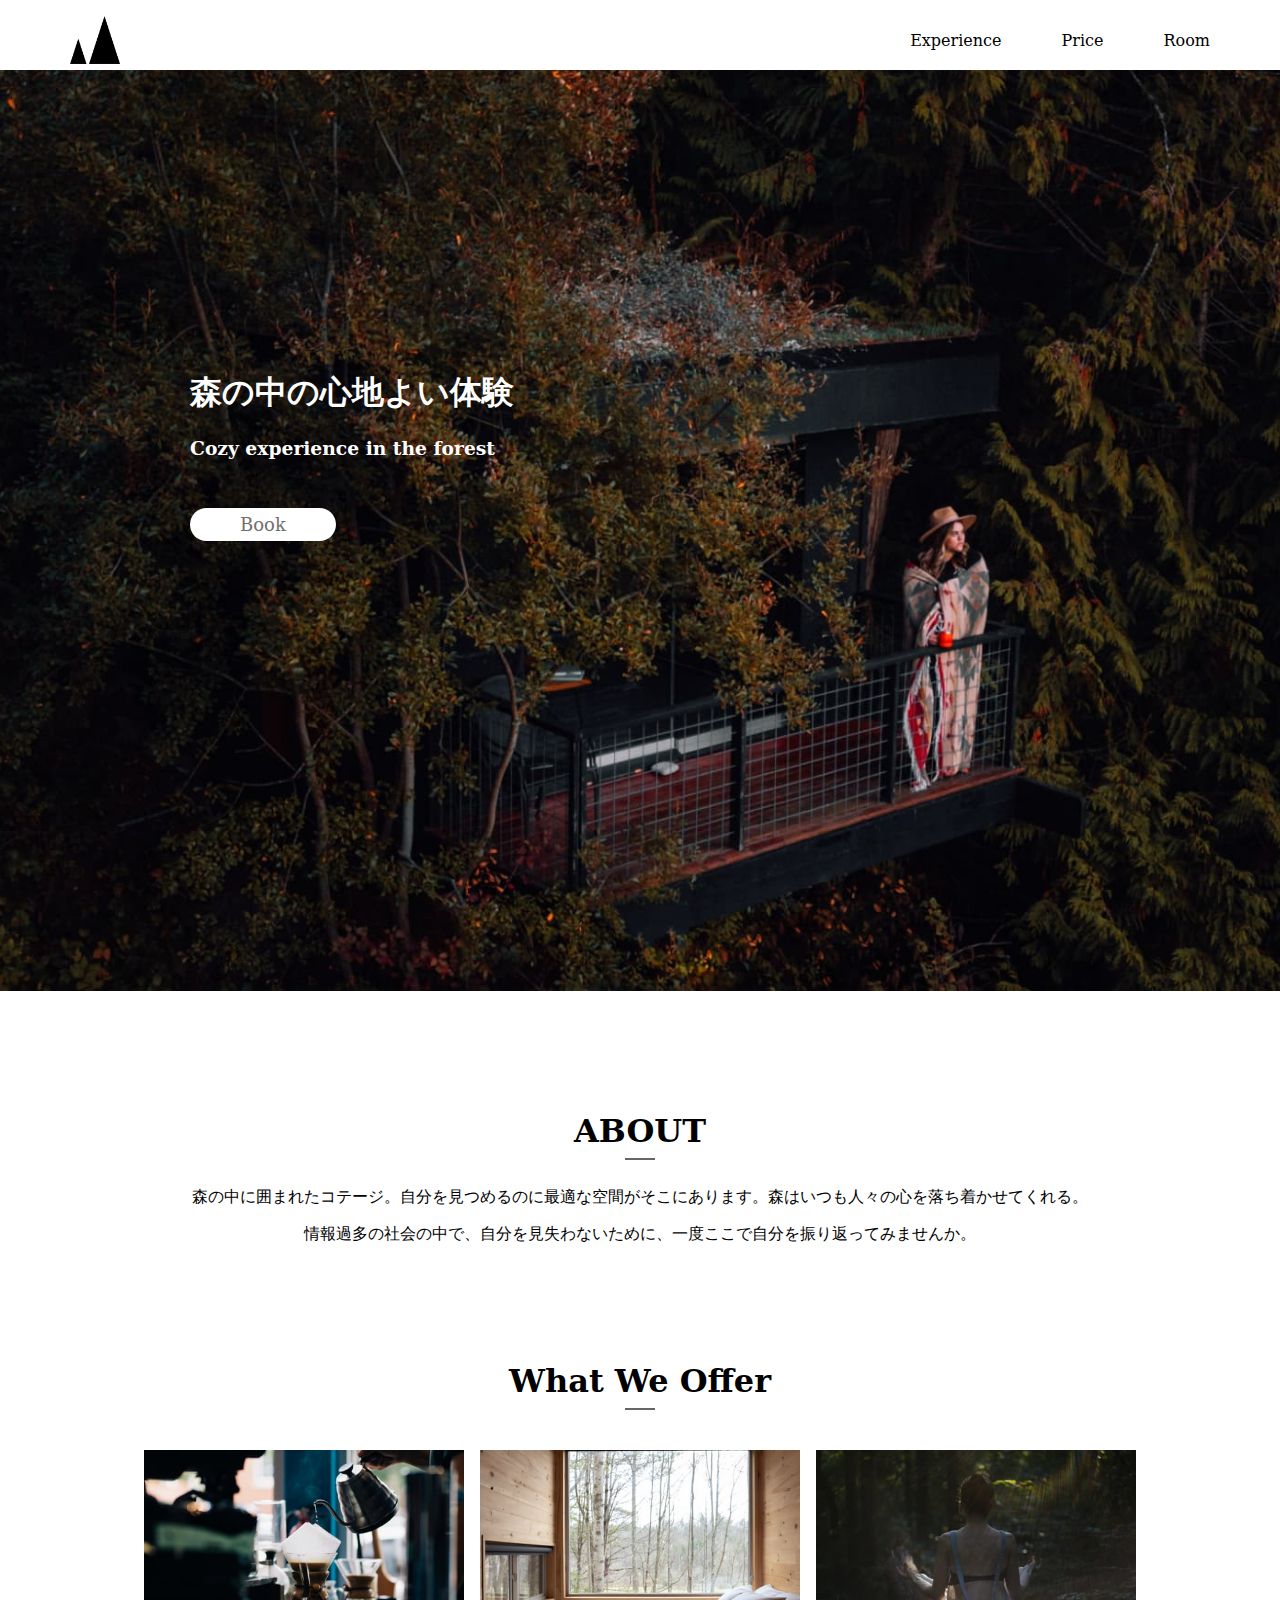
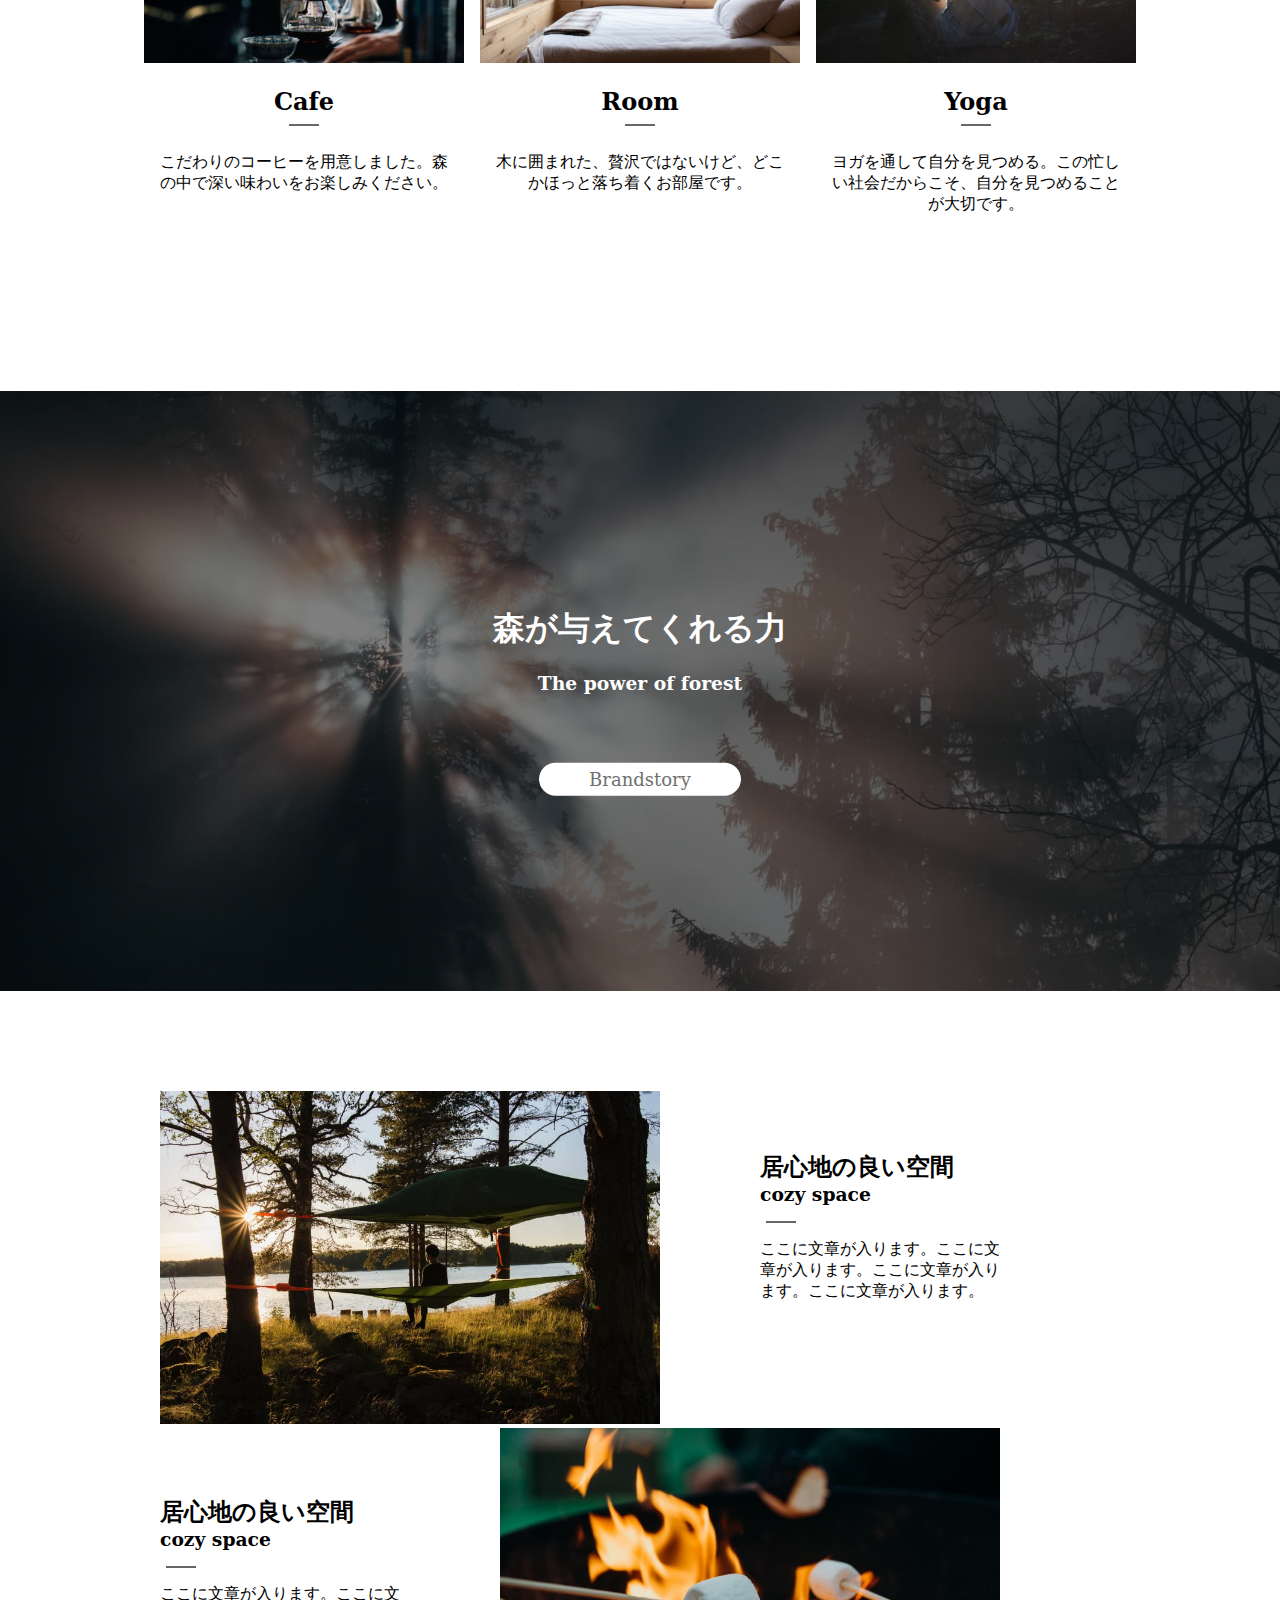
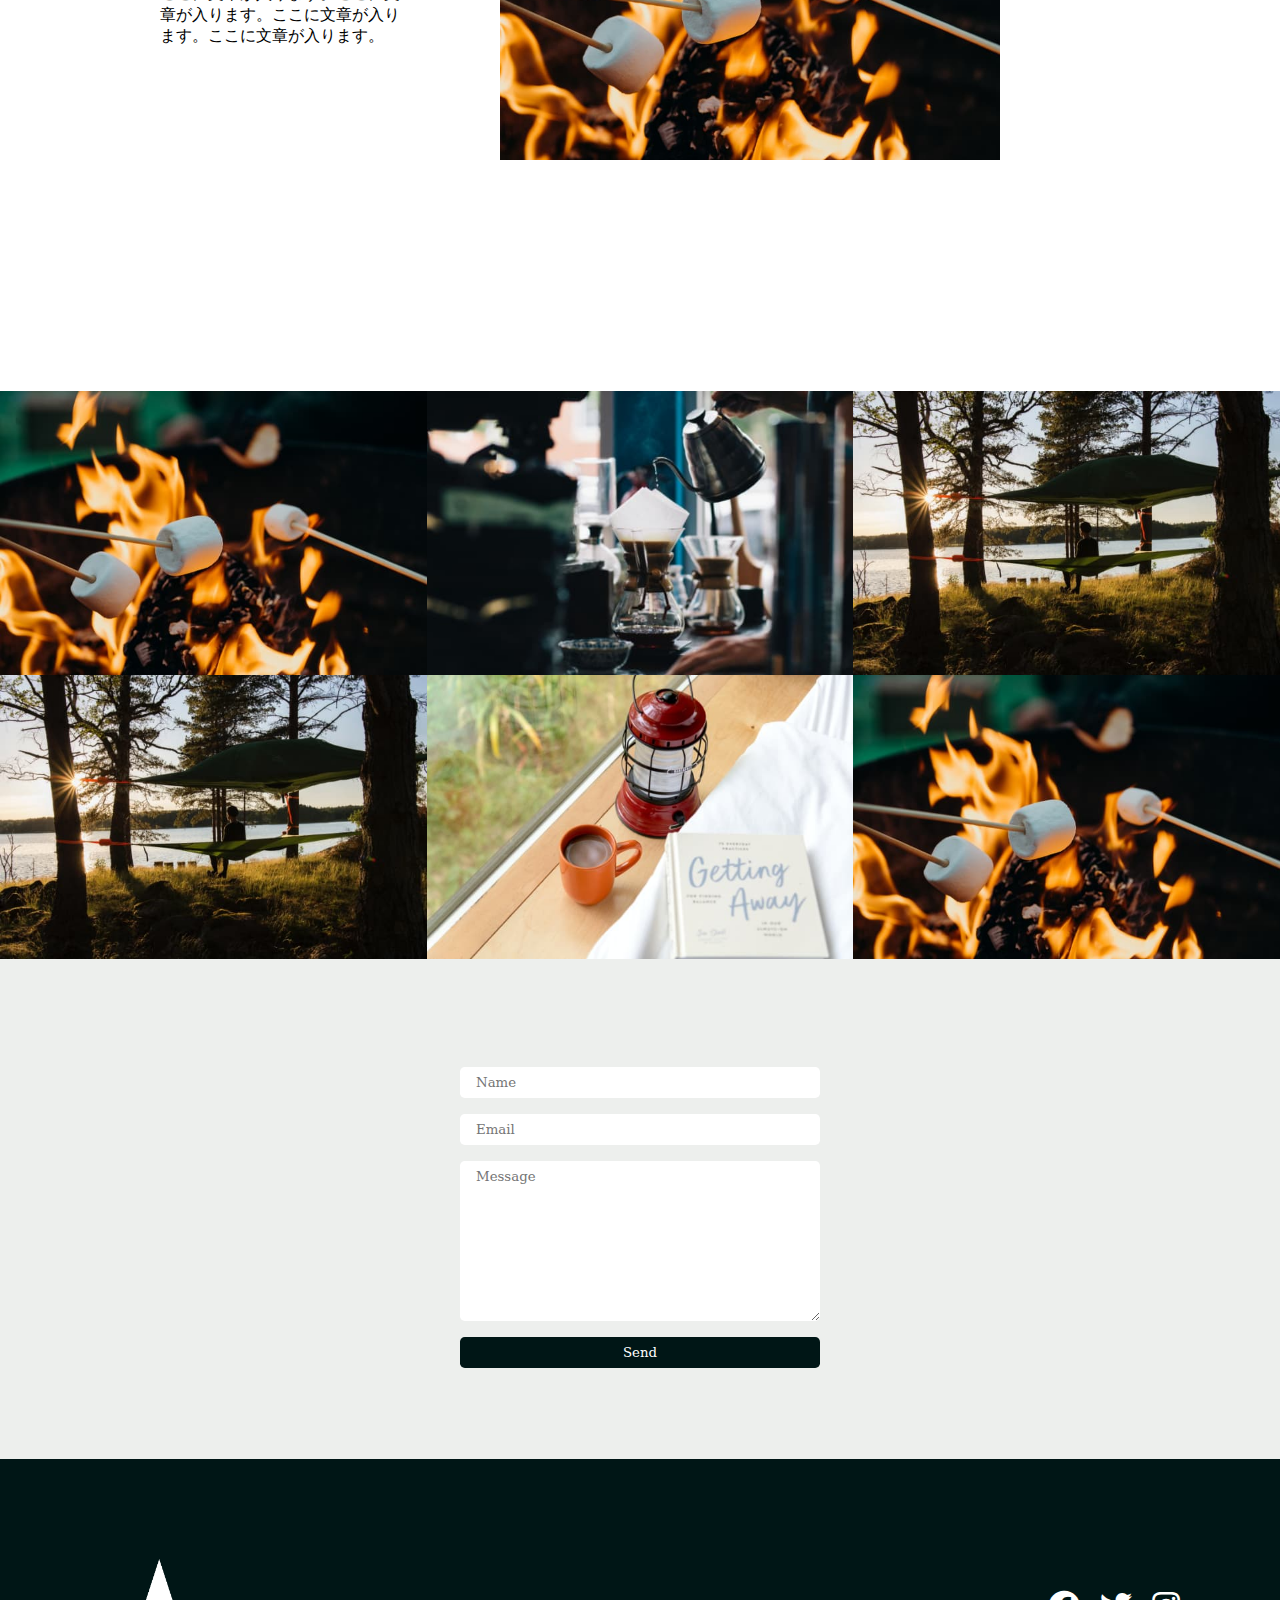
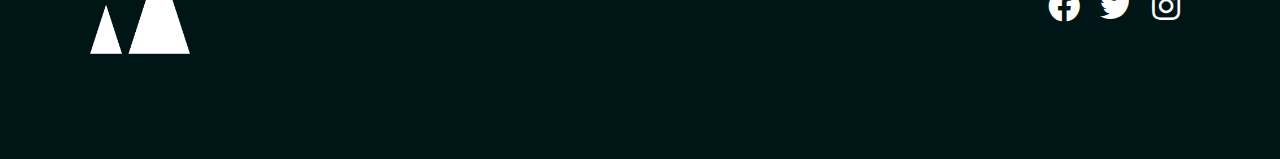
==== commit 5180081e: "compressing image" ====
--- a/docs/index.html
+++ b/docs/index.html
@@ -54,17 +54,17 @@
     <h1>What We Offer</h1>
     <div class="offers">
       <div class="offer">
-        <img src="./photos/cafe.png">
+        <img src="./photos/cafe.jpg">
         <h2>Cafe</h2>
         <p>こだわりのコーヒーを用意しました。森の中で深い味わいをお楽しみください。</p>
       </div>
       <div class="offer">
-        <img src="./photos/cozyroom.png">
+        <img src="./photos/cozyroom.jpg">
         <h2>Room</h2>
         <p>木に囲まれた、贅沢ではないけど、どこかほっと落ち着くお部屋です。</p>
       </div>
       <div class="offer">
-        <img src="./photos/yoga.png">
+        <img src="./photos/yoga.jpg">
         <h2>Yoga</h2>
         <p>ヨガを通して自分を見つめる。この忙しい社会だからこそ、自分を見つめることが大切です。</p>
       </div>
@@ -86,7 +86,7 @@
     <div class="container">
       <div class="box">
         <div class="cozyspace1-img order1">
-          <img src="./photos/cozyspace.png">
+          <img src="./photos/cozyspace.jpg">
         </div>
         <div class="cozyspace1-message order2">
           <h2>居心地の良い空間</h2>
@@ -99,7 +99,7 @@
           <p>ここに文章が入ります。ここに文章が入ります。ここに文章が入ります。ここに文章が入ります。</p>
         </div>
         <div class="cozyspace2-img order3">
-          <img src="./photos/cozyspace2.png">
+          <img src="./photos/cozyspace2.jpg">
         </div>
       </div>
    </div>
@@ -107,12 +107,12 @@
 
  <div class="garally-wrapper">
      <div class="garally-container">
-       <img src="./photos/garally1.png">
-       <img src="./photos/garally2.png">
-       <img src="./photos/garally3.png">
-       <img src="./photos/garally4.png">
-       <img src="./photos/garally5.png">
-       <img src="./photos/garally6.png">
+       <img src="./photos/garally1.jpg">
+       <img src="./photos/garally2.jpg">
+       <img src="./photos/garally3.jpg">
+       <img src="./photos/garally4.jpg">
+       <img src="./photos/garally5.jpg">
+       <img src="./photos/garally6.jpg">
      </div>
  </div>
 
--- a/docs/stylesheet.css
+++ b/docs/stylesheet.css
@@ -18,7 +18,7 @@
 
 /* main  */
 .top-wrapper{
-  background-image: url("./photos/main.png");
+  background-image: url("./photos/main.jpg");
   background-size: cover;
   padding:350px 0px 450px 0;
   background-position: right 60% bottom 0%;
@@ -205,7 +205,7 @@
 /* Brand Story  */
 .brandstory-wrapper{
   height:600px;
-  background-image: url("./photos/brandstory.png");
+  background-image: url("./photos/brandstory.jpg");
   background-size: cover;
 
   background-position: right 60% bottom 0%;
@@ -317,7 +317,6 @@
 }
 
 .cozyspace2-message{
-
   margin-top:5%;
   width:25%;
 }
@@ -365,7 +364,7 @@
 
 .garally-container{
   display: flex;
-	flex-wrap: wrap;
+  flex-wrap: wrap;
   width:100%;
 }
 
--- a/docs/responsive.css
+++ b/docs/responsive.css
@@ -261,9 +261,16 @@
   }
 
 
-/* Garally */
+/* Garally */  
+  
+.garally-container{
+  display: flex;
+  height: auto;
+  align-items: flex-start;
+}
+  
 .garally-container img{
-  width:50%;
+  width:100%;
 }
 
 
